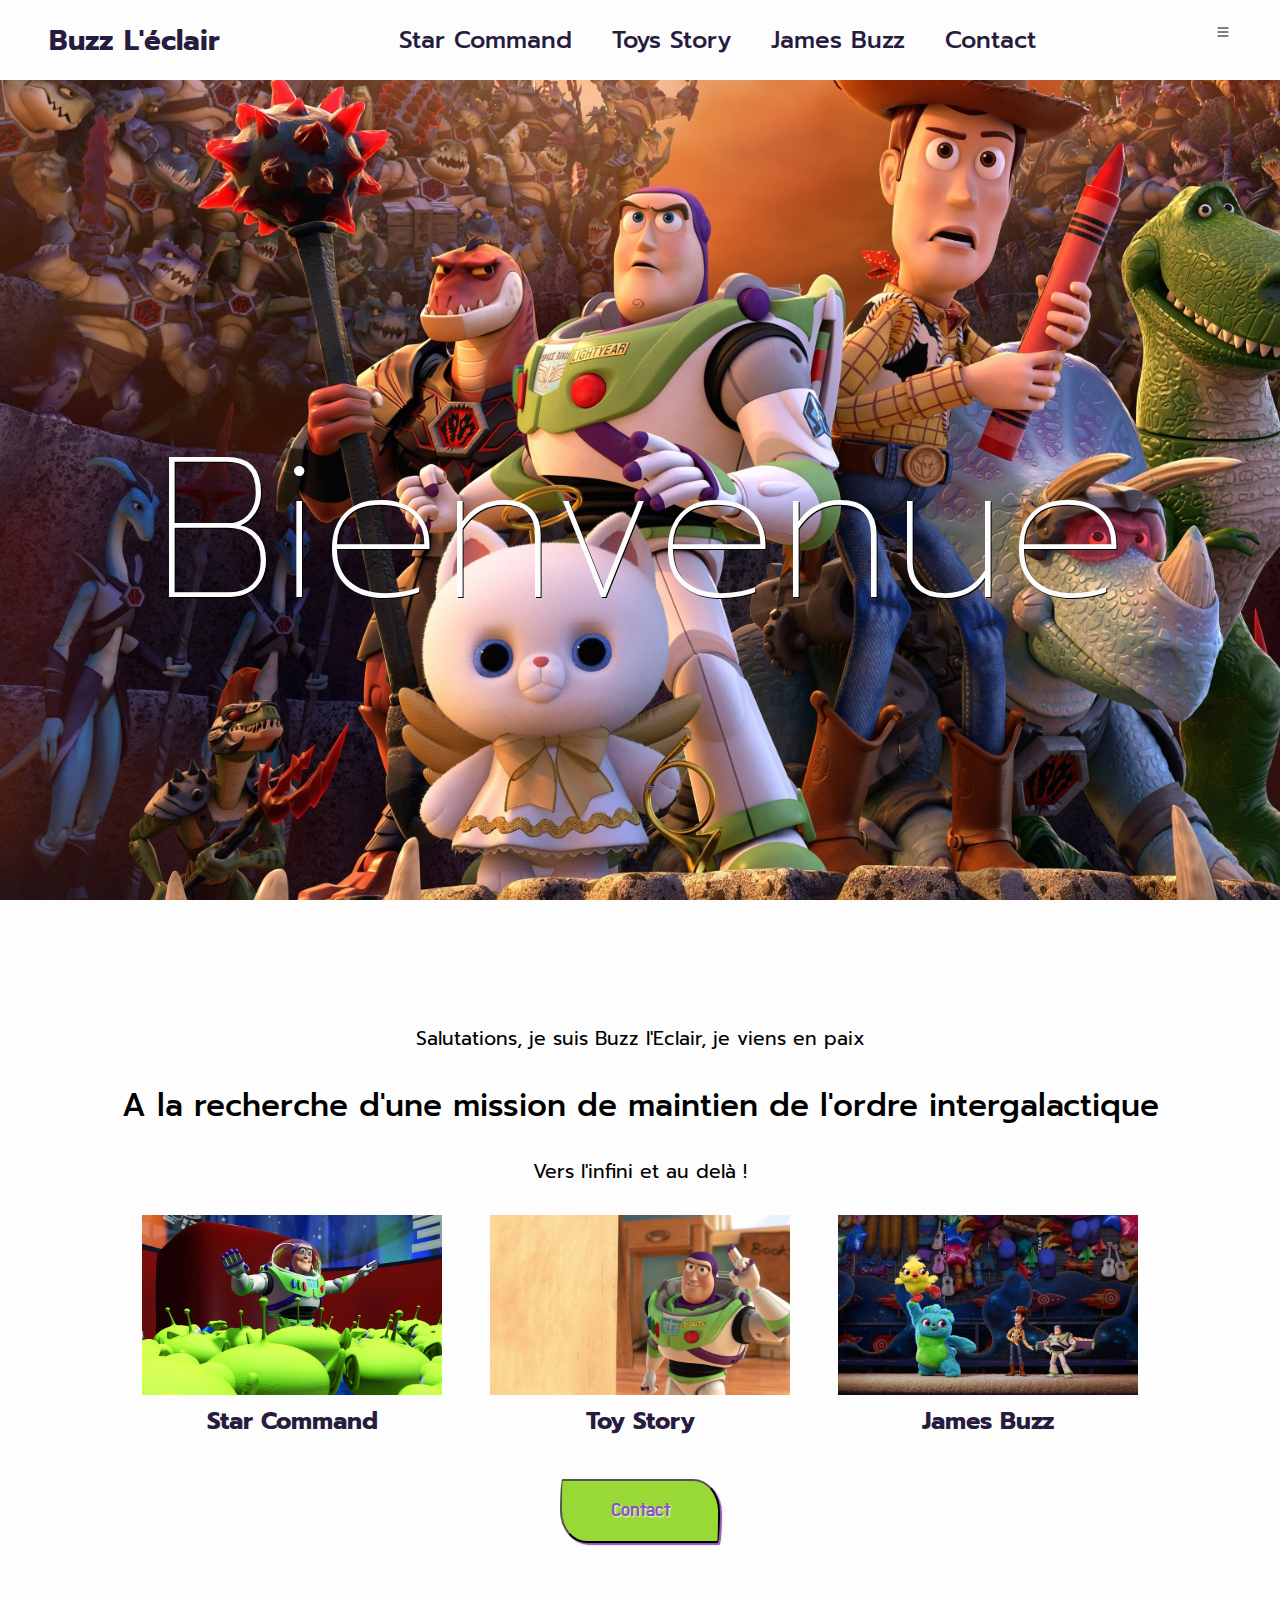
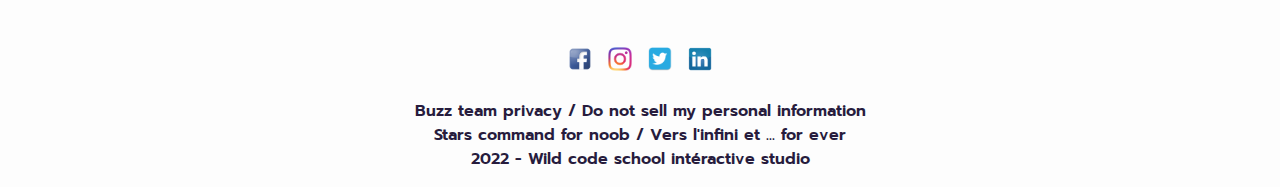
==== index.html @ 26478930 "added footed to main page" ====
<!DOCTYPE html>
<html lang="en">

<head>
    <meta charset="UTF-8">
    <meta http-equiv="X-UA-Compatible" content="IE=edge">
    <meta name="viewport" content="width=device-width, initial-scale=1.0">
    <link rel="stylesheet" href="assets/css/styles.css">
    <link rel="stylesheet" href="assets/css/indexstyle.css">
    <title>CV de l'espace</title>
</head>

<body>
    <!-- section header/top page/landing -->
    <section class="top-page">
        <!-- Le header -->
        <header class="header">
            <nav class="nav">
                <!-- icone à gauche -->
                <div class="nameOfPage">
                    <h1>Buzz L'éclair</h1>
                </div>
                <!-- Listes icones à droite -->
                <div class="menu">
                    <a href="#">Star Command</a>
                    <a href="#">Toys Story</a>
                    <a href="#">James Buzz</a>
                    <a href="#">Contact</a>
                </div>
                <svg xmlns="http://www.w3.org/2000/svg" class= "burger" width="16" height="16" fill="currentColor" class="bi bi-list"
                    viewBox="0 0 16 16">
                    <path fill-rule="evenodd"
                        d="M2.5 12a.5.5 0 0 1 .5-.5h10a.5.5 0 0 1 0 1H3a.5.5 0 0 1-.5-.5zm0-4a.5.5 0 0 1 .5-.5h10a.5.5 0 0 1 0 1H3a.5.5 0 0 1-.5-.5zm0-4a.5.5 0 0 1 .5-.5h10a.5.5 0 0 1 0 1H3a.5.5 0 0 1-.5-.5z" />
                </svg>
            </nav>
        </header>
        <div class="banner">
            <!-- Titre -->
            <h2 class="banner-title">Bienvenue</h2>
        </div>
    </section>
    <!-- Fin section header/top page/landing -->
    <main>
        <section class="presentation">
            <p>Salutations, je suis Buzz l'Eclair, je viens en paix</p>
            <p>A la recherche d'une mission de maintien de l'ordre intergalactique</p>
            <p>Vers l'infini et au delà !</p>
        </section>

        <section class="roles">
            <a href="starcommand.html">
                <div class="starcommand">
                    <div class="starcommandimg"></div>
                    <h3>Star Command</h3>
                </div>
            </a>

            <a href="toystory.html">
                <div class="toystory">
                    <div class="toystoryimg"></div>
                    <h3>Toy Story</h3>
                </div>
            </a>

            <a href="jamesbuzz.html">
                <div class="jamesbuzz">
                    <div class="jamesbuzzimg"></div>
                    <h3>James Buzz</h3>
                </div>
            </a>
        </section>

        <section class="contact">
            <button onclick="location.href='contact.html'" type="button">
                Contact</button>
        </section>
    </main>
    <footer>
        <div class="logo">
            <a href="https://fr-fr.facebook.com/" target="_blank" ><img src="assets/img/logofacebook.png" class="facebook" alt="logo facebook"></a>
            <a href="https://www.instagram.com/?hl=fr" target="_blank" ><img src="assets/img/logoinstagram.png" class="instagram" alt="logo instagram"></a>
            <a href="https://twitter.com/twi" target="_blank"><img src="assets/img/logotwiter.png" class="twitter" alt="logo twitter"></a>
            <a href="https://www.linkedin.com/home" target="_blank"><img src="assets/img/logolinkedin.png" class="linkedin" alt="logo linkedin"></a>
        </div>
        <div class="texte-footer">
             <p>Buzz team privacy / Do not sell my personal information <br>
                 Stars command for noob / Vers l'infini et ... for ever <br>
                 2022 - Wild code school intéractive studio </p>
        </div>
    </footer>
</body>

</html>
---- assets/css/styles.css ----
/* Ceci est le Styles de notre Première pages */

    /*variable*/

    @import url(https://fonts.googleapis.com/css2?family=Prompt:wght@100&display=swap);
    @import url('https://fonts.googleapis.com/css2?family=Do+Hyeon&display=swap');


    :root {
        --primary-color: #98D936;
        --secondary-color: #8F56B0;
        --light-color: #FDFDFD;
        --dark-color: #271C3D;

        /*A télécharger*/

        --first-font-familly: 'Prompt';
        --second-font-familly: 'Do Hyeon';

        /*a définir*/

        --title-size: 28px;
        --title-font: ;
        --texte-size: 1.5rem;
        --textesize-footer:1rem;
        --texte-font: 1.2rem;

        /* spacing */

        /* ( 0.5rem = 8px ) */
        --spacing: 0.5rem;
        /* ( spacing 2 = 16px  ) */
        --spacing2: calc(2 * var(--spacing));
        /* ( spacing 3 = 24px  ) */
        --spacing3: calc(3 * var(--spacing));
        /* ( spacing 4 = 32px  ) */
        --spacing4: calc(4 * var(--spacing));
    }

    /* Début du code */


    body {
        margin: 0 auto;
        background-color: var(--light-color);
        box-sizing: border-box; 
    }

    html {
        scroll-behavior: smooth;
    }

    /* Header  */

    .header {font-weight: 500;
        display: flex;
        height: 2rem;
        /* background-color: rgb(140, 157, 140); */
        padding-left: 34px;
        padding-right: 34px;
        padding-top: 24px;
        padding-bottom: 24px;
    }

    /* .top-page { height: 80vh;} */

    .nav {
        display: flex;
        width: 100%;
        justify-content: space-between;
        margin-left: 15px;
        margin-right: 15px;
        /* background-color: rgb(255, 215, 215); */
    }
 
    /* Texte à gauche de la nav  */

    .nameOfPage {
        display: flex;
        justify-content: center;
        align-items: center;
        
    }

    .nameOfPage h1 {
        margin: 0;
        color: var(--dark-color);
        font-family: 'Prompt';
        text-decoration: none;
        font-size: var(--title-size);
    }

    /* Texte à droite de la nav  */

    .menu {
        display: flex;
        justify-content: flex-end;
        gap: 2.5rem;
    }

    .menu a {
        display: flex;
        align-items: center;
        color: var(--dark-color);
        font-family: 'Prompt';
        font-size: var(--texte-size);
        text-decoration: none;
    }

    .menu a:hover {
        color: #98D936;
        transition: 0.8s;
    }

    /* Fin du Header  */

    /* Img du Landing  */

    .banner {
        display: flex;
        align-items: center;
        justify-content: center;
        margin-top: 0;
        background: url('../img/Wallpaper.jpeg') no-repeat fixed;
        background-size: cover;
        height: 100vh;
        margin-bottom: var(--spacing4);
    
    }

    .banner-title {
        margin: 0;
    }

    /* Texte bienvenue du Landing */

    h2 {
        color: var(--light-color);
        text-shadow: 1px 1px black;
        font-size: 200px;
        font-family: 'prompt';
        font-weight: 100;
    }
    /*début du footer*/
    footer {
        margin-top: calc(3 * var(--spacing4));
    }
    /*les liens logos*/

    .logo {
        display: flex;
        justify-content: center;
    }

    .facebook {
        width: var(--spacing3);
        height: var(--spacing3);
        margin: var(--spacing);
        cursor: pointer;
        
    }

    .instagram {
        width: var(--spacing3);
        height: var(--spacing3);
        margin: var(--spacing);
        cursor: pointer;
        
    }
    

    .twitter {
        width: var(--spacing3);
        height: var(--spacing3);
        margin: var(--spacing);
        cursor: pointer;
        
    }

    .linkedin {
        width: var(--spacing3);
        height: var(--spacing3);
        margin: var(--spacing);
        cursor: pointer;
    }
    /*texte du footer*/

    .texte-footer {
        display: flex;
        justify-content: center;
        text-align: center;
        color: var(--dark-color);
        font-size: var(--textesize-footer);
        font-family: var(--first-font-familly);
        font-weight: 600;
        
    }

    /* media queries  */

@media screen and (max-width: 920px) {
    .menu{
        display: none;
    };

}
---- assets/css/indexstyle.css ----
@import url('https://fonts.googleapis.com/css2?family=Prompt:wght@100&display=swap');

main p {
    font-size: calc(0.8*var(--texte-size));
}

p:nth-of-type(2)  {
    font-size: calc(1.3*var(--texte-size));
    font-weight: 500;
}


.presentation {
    display: flex;
    flex-direction: column;
    justify-content: center; 
    text-align:center;
    margin-bottom: var(--spacing2);
    line-height: var(--spacing2);
}

.roles {
    display: flex;
    justify-content: center;
    gap: 3rem;
}

h3 {
    text-align: center;
    margin: var(--spacing);
    font-size: var(--texte-size);
    color: var(--dark-color);
}

a {
    text-decoration: none;
    color: var(--dark-color);
}

body main {
    font-family: 'prompt';
}

.starcommandimg {
    width: 300px;
    height: 180px;
    background-image: url(../img/wallpaper13.jpg);
    background-size: cover;
}

.toystoryimg {
    width: 300px;
    height: 180px;
    background-image: url(../img/Wallpaper1.jpeg);
    background-size: cover;
}

.jamesbuzzimg {
    width: 300px;
    height: 180px;
    background-image: url(../img/Wallpaper3.jpeg);
    background-size: cover;
}

.contact {
    margin: 32px; /* global variable to define */
    display: flex;
    justify-content: center;
}

button {
        font-family: var(--second-font-familly);
        text-align: center;
        color: var(--secondary-color);
        text-shadow: 1px 1px 2px var(--light-color);
        background-color: var(--primary-color);
        width: 10rem;
        height: 4rem;
        border-radius: 10px 100px / 120px;
        box-shadow: 2px 2px 1px var(--secondary-color);
        font-size: calc(0.8*var(--texte-size));
        font-weight: 400;
        cursor: pointer;
}

@media screen and (max-width: 600px){
    .roles {
        display:flex;
        flex-wrap: wrap;
    }
    p:nth-of-type(2)  {
        font-size: var(--texte-size);
    }
    .presentation {
        line-height: var(--spacing1);
    }
}
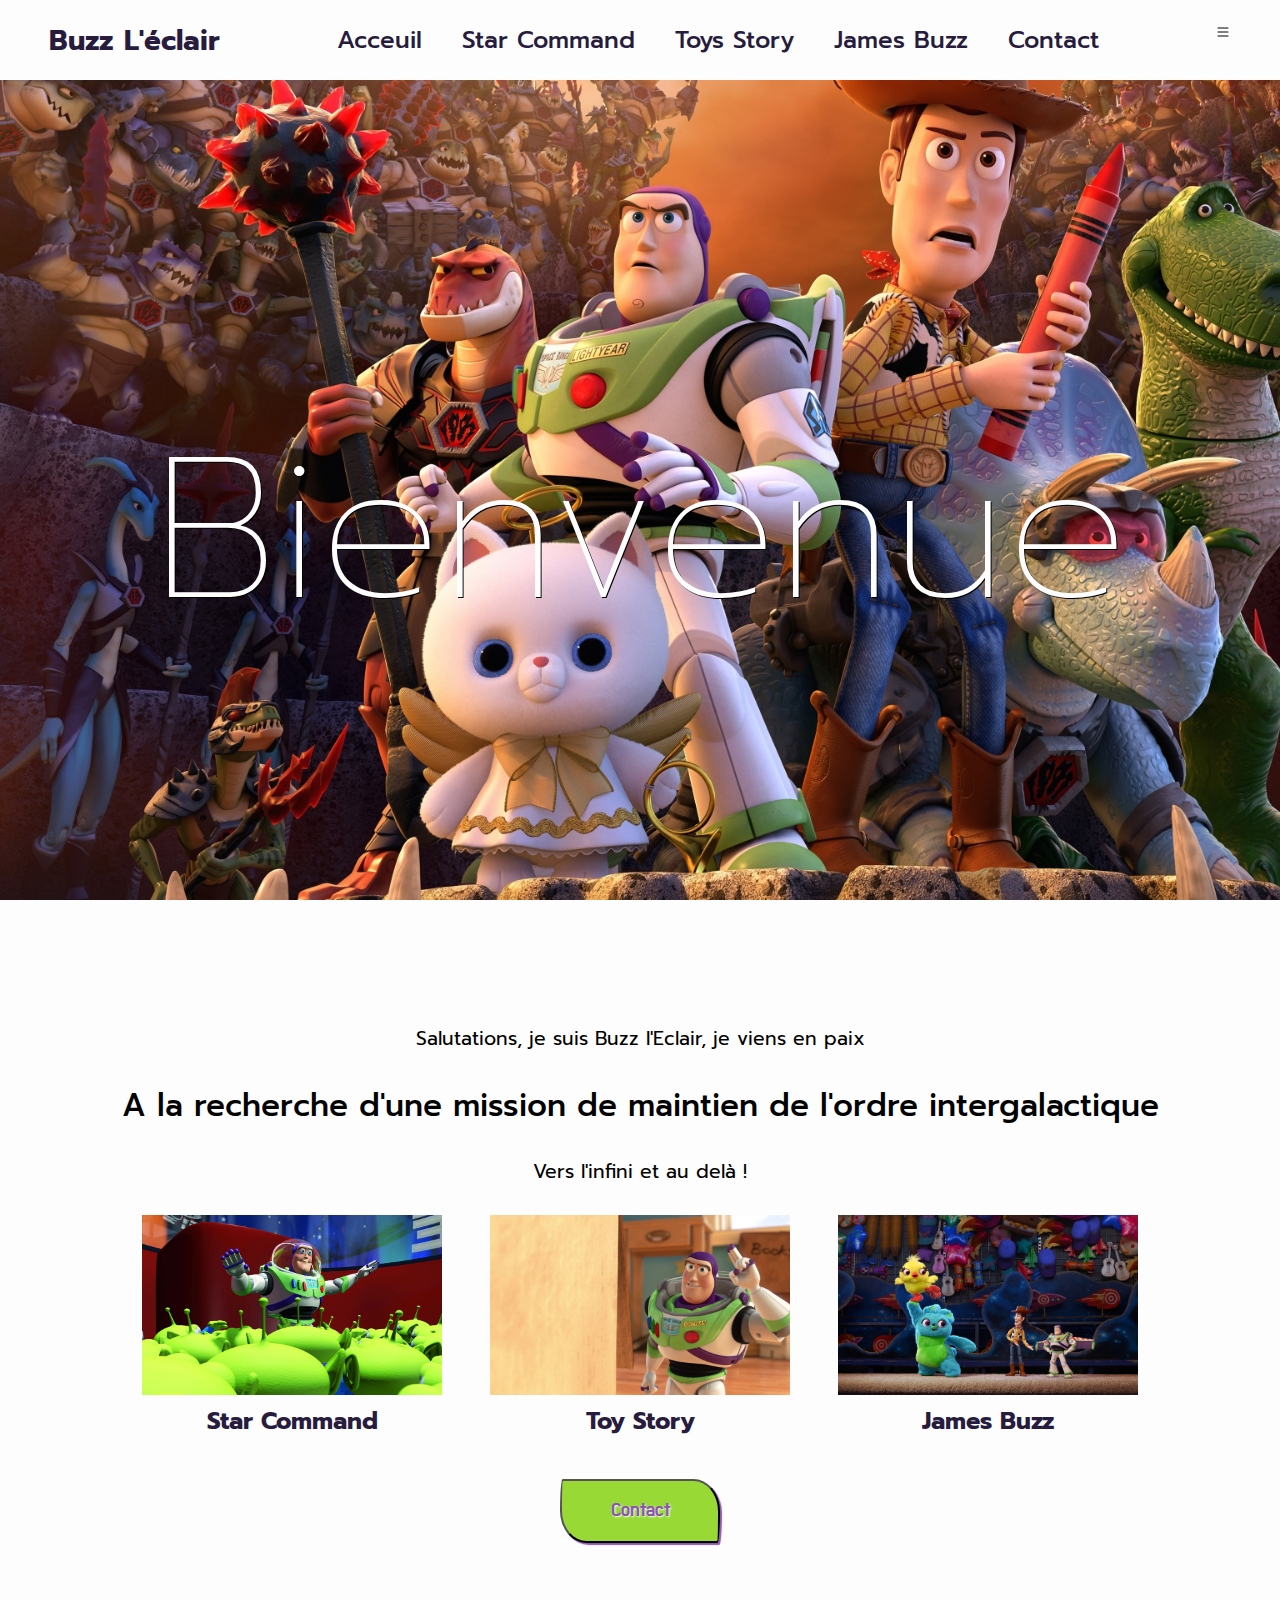
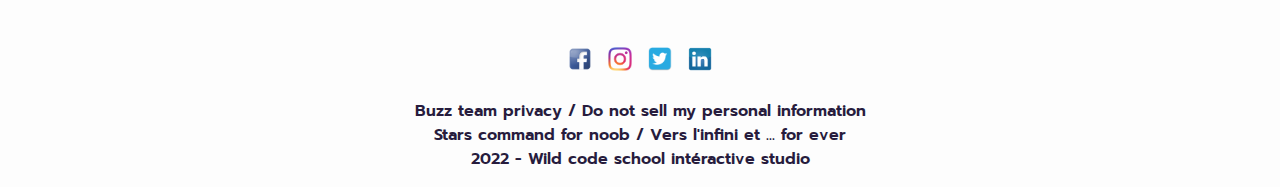
==== commit 5633b7dd: "add link nav bar" ====
--- a/index.html
+++ b/index.html
@@ -8,8 +8,8 @@
     <link rel="stylesheet" href="assets/css/styles.css">
     <link rel="stylesheet" href="assets/css/indexstyle.css">
     <title>CV de l'espace</title>
+
 </head>
-
 <body>
     <!-- section header/top page/landing -->
     <section class="top-page">
@@ -22,10 +22,11 @@
                 </div>
                 <!-- Listes icones à droite -->
                 <div class="menu">
-                    <a href="#">Star Command</a>
+                    <a href="index.html">Acceuil</a>
+                    <a href="personnage_main.html">Star Command</a>
                     <a href="#">Toys Story</a>
                     <a href="#">James Buzz</a>
-                    <a href="#">Contact</a>
+                    <a href="contact.html">Contact</a>
                 </div>
                 <svg xmlns="http://www.w3.org/2000/svg" class= "burger" width="16" height="16" fill="currentColor" class="bi bi-list"
                     viewBox="0 0 16 16">
@@ -41,6 +42,7 @@
     </section>
     <!-- Fin section header/top page/landing -->
     <main>
+
         <section class="presentation">
             <p>Salutations, je suis Buzz l'Eclair, je viens en paix</p>
             <p>A la recherche d'une mission de maintien de l'ordre intergalactique</p>
@@ -87,6 +89,7 @@
                  Stars command for noob / Vers l'infini et ... for ever <br>
                  2022 - Wild code school intéractive studio </p>
         </div>
+
     </footer>
 </body>
 
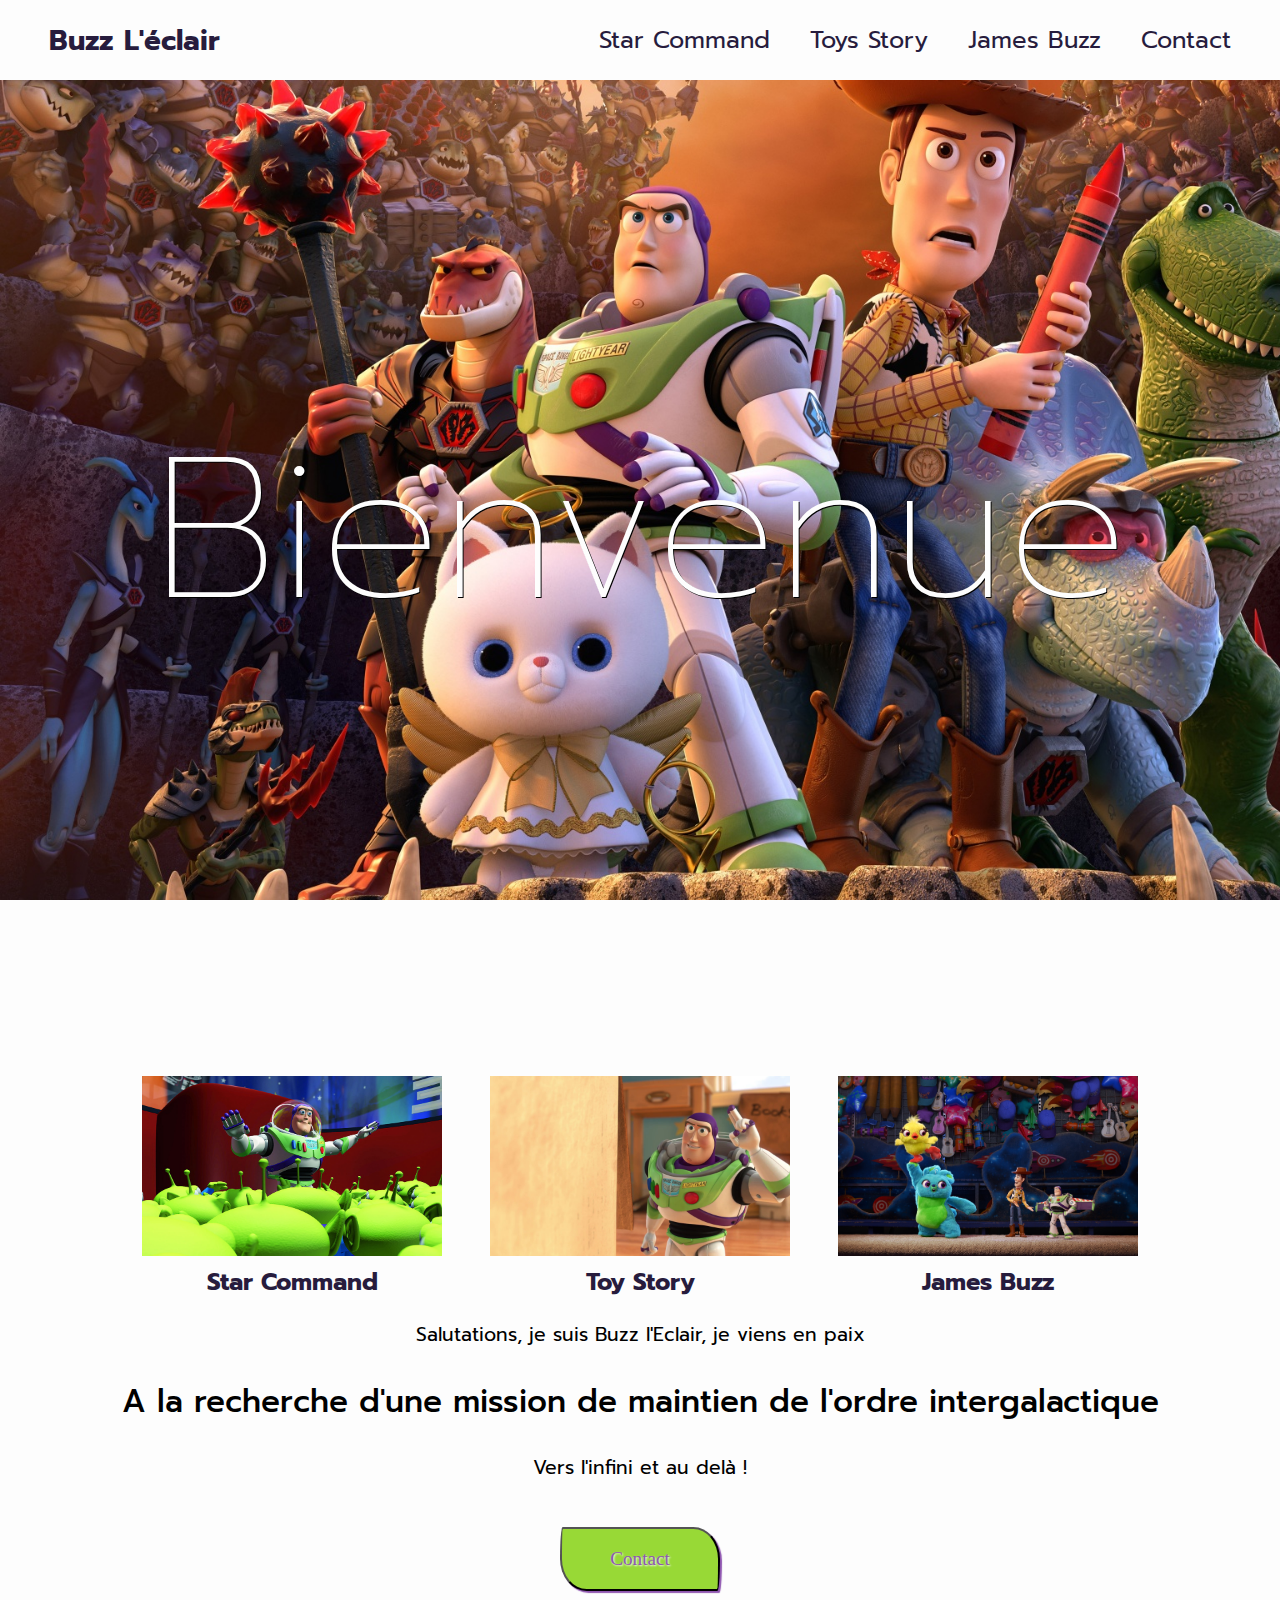
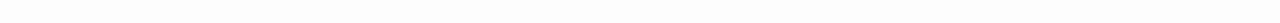
==== commit a07a908b: "Add burger menue and responsive + adjust some comment on html and css" ====
--- a/index.html
+++ b/index.html
@@ -8,8 +8,8 @@
     <link rel="stylesheet" href="assets/css/styles.css">
     <link rel="stylesheet" href="assets/css/indexstyle.css">
     <title>CV de l'espace</title>
+</head>
 
-</head>
 <body>
     <!-- section header/top page/landing -->
     <section class="top-page">
@@ -21,18 +21,20 @@
                     <h1>Buzz L'éclair</h1>
                 </div>
                 <!-- Listes icones à droite -->
-                <div class="menu">
-                    <a href="index.html">Acceuil</a>
-                    <a href="personnage_main.html">Star Command</a>
+                <div class="menu" id="#items">
+                    <a href="#">Star Command</a>
                     <a href="#">Toys Story</a>
                     <a href="#">James Buzz</a>
-                    <a href="contact.html">Contact</a>
+                    <a href="#">Contact</a>
                 </div>
-                <svg xmlns="http://www.w3.org/2000/svg" class= "burger" width="16" height="16" fill="currentColor" class="bi bi-list"
+                <!-- icone burger -->
+                <a class="burger" href="items">
+                <svg xmlns="http://www.w3.org/2000/svg" class= "burgerIcon" width="24" height="24" fill="currentColor" class="bi bi-list"
                     viewBox="0 0 16 16">
                     <path fill-rule="evenodd"
                         d="M2.5 12a.5.5 0 0 1 .5-.5h10a.5.5 0 0 1 0 1H3a.5.5 0 0 1-.5-.5zm0-4a.5.5 0 0 1 .5-.5h10a.5.5 0 0 1 0 1H3a.5.5 0 0 1-.5-.5zm0-4a.5.5 0 0 1 .5-.5h10a.5.5 0 0 1 0 1H3a.5.5 0 0 1-.5-.5z" />
                 </svg>
+            </a>
             </nav>
         </header>
         <div class="banner">
@@ -42,13 +44,6 @@
     </section>
     <!-- Fin section header/top page/landing -->
     <main>
-
-        <section class="presentation">
-            <p>Salutations, je suis Buzz l'Eclair, je viens en paix</p>
-            <p>A la recherche d'une mission de maintien de l'ordre intergalactique</p>
-            <p>Vers l'infini et au delà !</p>
-        </section>
-
         <section class="roles">
             <a href="starcommand.html">
                 <div class="starcommand">
@@ -72,25 +67,18 @@
             </a>
         </section>
 
+        <section class="presentation">
+            <p>Salutations, je suis Buzz l'Eclair, je viens en paix</p>
+            <p>A la recherche d'une mission de maintien de l'ordre intergalactique</p>
+            <p>Vers l'infini et au delà !</p>
+        </section>
+
         <section class="contact">
             <button onclick="location.href='contact.html'" type="button">
                 Contact</button>
         </section>
     </main>
-    <footer>
-        <div class="logo">
-            <a href="https://fr-fr.facebook.com/" target="_blank" ><img src="assets/img/logofacebook.png" class="facebook" alt="logo facebook"></a>
-            <a href="https://www.instagram.com/?hl=fr" target="_blank" ><img src="assets/img/logoinstagram.png" class="instagram" alt="logo instagram"></a>
-            <a href="https://twitter.com/twi" target="_blank"><img src="assets/img/logotwiter.png" class="twitter" alt="logo twitter"></a>
-            <a href="https://www.linkedin.com/home" target="_blank"><img src="assets/img/logolinkedin.png" class="linkedin" alt="logo linkedin"></a>
-        </div>
-        <div class="texte-footer">
-             <p>Buzz team privacy / Do not sell my personal information <br>
-                 Stars command for noob / Vers l'infini et ... for ever <br>
-                 2022 - Wild code school intéractive studio </p>
-        </div>
-
-    </footer>
+    <footer></footer>
 </body>
 
 </html>--- a/assets/css/styles.css
+++ b/assets/css/styles.css
@@ -4,8 +4,6 @@
     /*variable*/
 
     @import url(https://fonts.googleapis.com/css2?family=Prompt:wght@100&display=swap);
-    @import url('https://fonts.googleapis.com/css2?family=Do+Hyeon&display=swap');
-
 
     :root {
         --primary-color: #98D936;
@@ -16,15 +14,14 @@
         /*A télécharger*/
 
         --first-font-familly: 'Prompt';
-        --second-font-familly: 'Do Hyeon';
+        --second-font-familly: prototype;
 
         /*a définir*/
 
         --title-size: 28px;
         --title-font: ;
-        --texte-size: 1.5rem;
-        --textesize-footer:1rem;
-        --texte-font: 1.2rem;
+        --texte-size: 24px;
+        --texte-font: ;
 
         /* spacing */
 
@@ -53,7 +50,7 @@
 
     /* Header  */
 
-    .header {font-weight: 500;
+    .header {
         display: flex;
         height: 2rem;
         /* background-color: rgb(140, 157, 140); */
@@ -125,7 +122,7 @@
         background: url('../img/Wallpaper.jpeg') no-repeat fixed;
         background-size: cover;
         height: 100vh;
-        margin-bottom: var(--spacing4);
+        margin-bottom: calc(3 * var(--spacing4));
     
     }
 
@@ -142,66 +139,27 @@
         font-family: 'prompt';
         font-weight: 100;
     }
-    /*début du footer*/
-    footer {
-        margin-top: calc(3 * var(--spacing4));
-    }
-    /*les liens logos*/
-
-    .logo {
-        display: flex;
-        justify-content: center;
-    }
-
-    .facebook {
-        width: var(--spacing3);
-        height: var(--spacing3);
-        margin: var(--spacing);
-        cursor: pointer;
-        
-    }
-
-    .instagram {
-        width: var(--spacing3);
-        height: var(--spacing3);
-        margin: var(--spacing);
-        cursor: pointer;
-        
-    }
-    
-
-    .twitter {
-        width: var(--spacing3);
-        height: var(--spacing3);
-        margin: var(--spacing);
-        cursor: pointer;
-        
-    }
-
-    .linkedin {
-        width: var(--spacing3);
-        height: var(--spacing3);
-        margin: var(--spacing);
-        cursor: pointer;
-    }
-    /*texte du footer*/
-
-    .texte-footer {
-        display: flex;
-        justify-content: center;
-        text-align: center;
-        color: var(--dark-color);
-        font-size: var(--textesize-footer);
-        font-family: var(--first-font-familly);
-        font-weight: 600;
-        
-    }
 
     /* media queries  */
 
 @media screen and (max-width: 920px) {
     .menu{
         display: none;
-    };
+    }
+    .burger {
+        display: flex;
+        align-items: center;
+        justify-content: center;
+    }
+    .header {
+        padding-left: var(--spacing);
+        padding-right: var(--spacing);
+    }
 
+}
+
+@media screen and (min-width: 920px) {
+    .burger{
+        display: none;
+    }
 }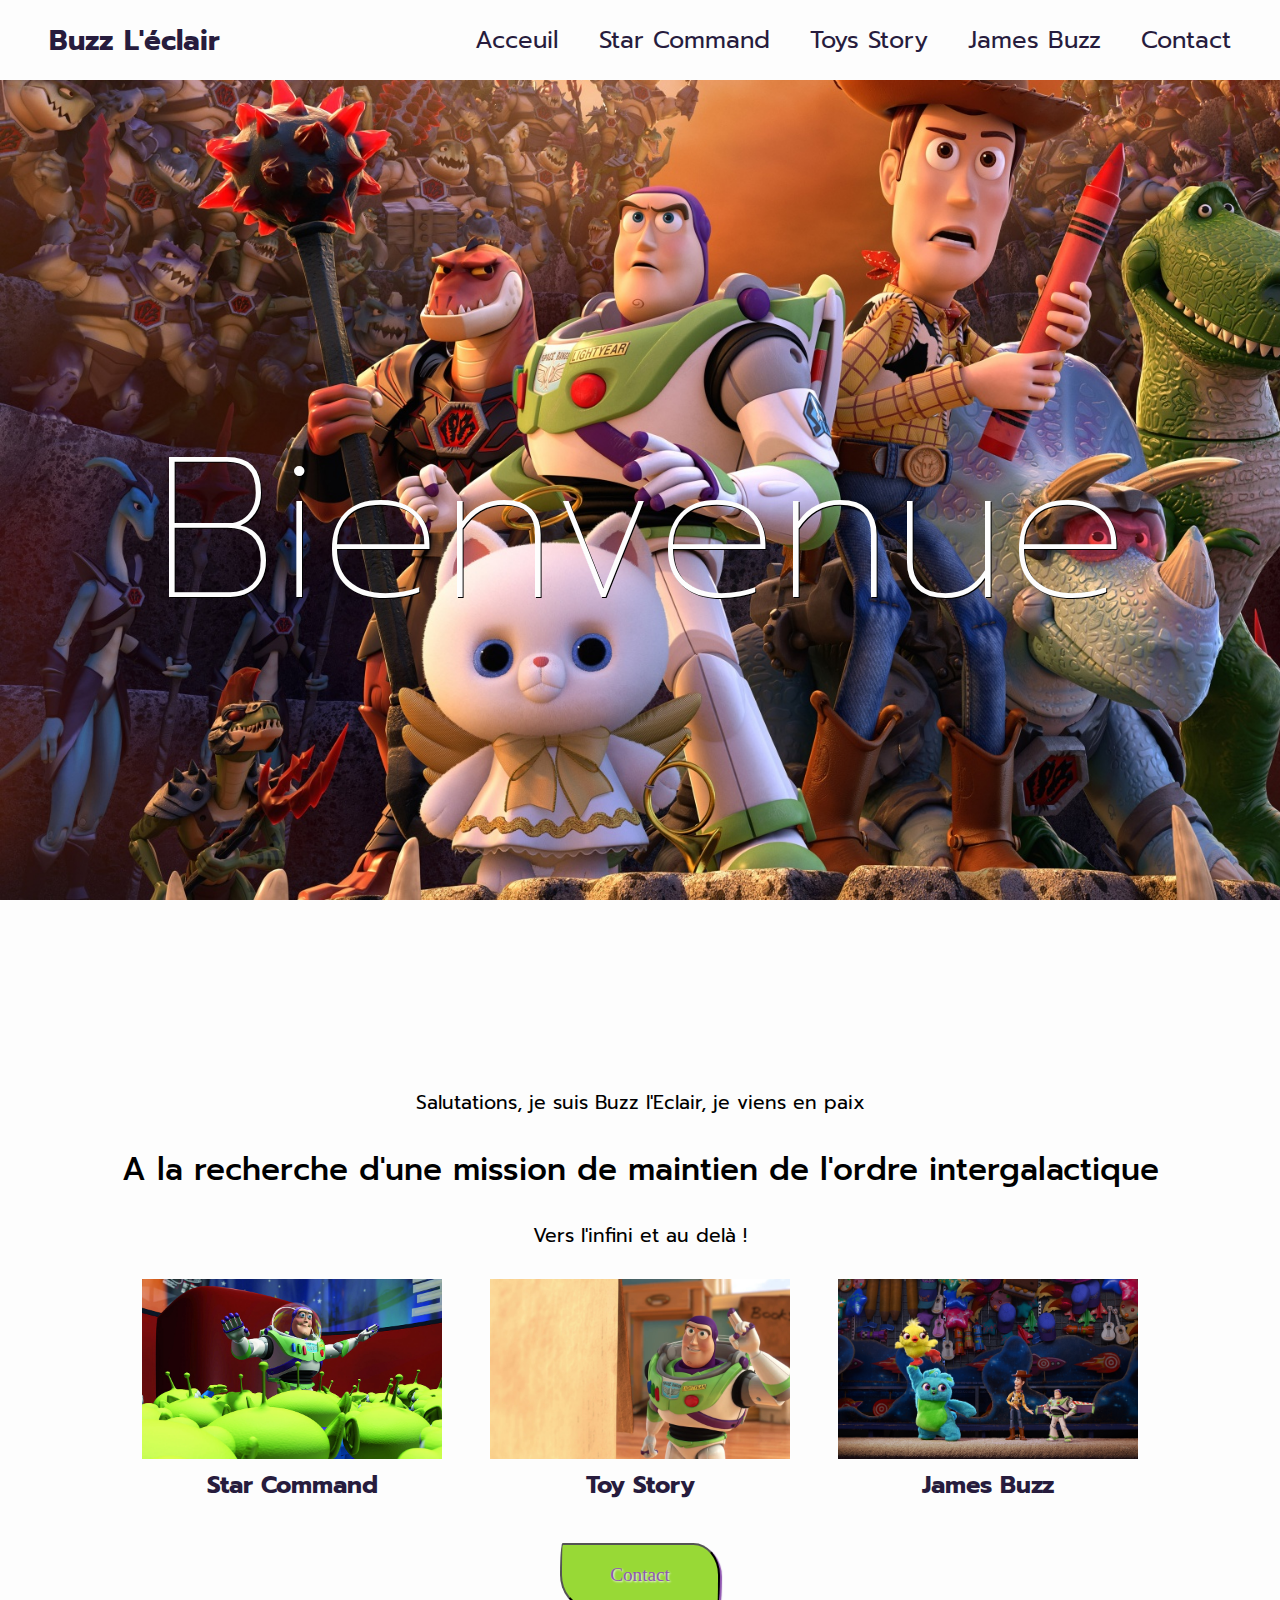
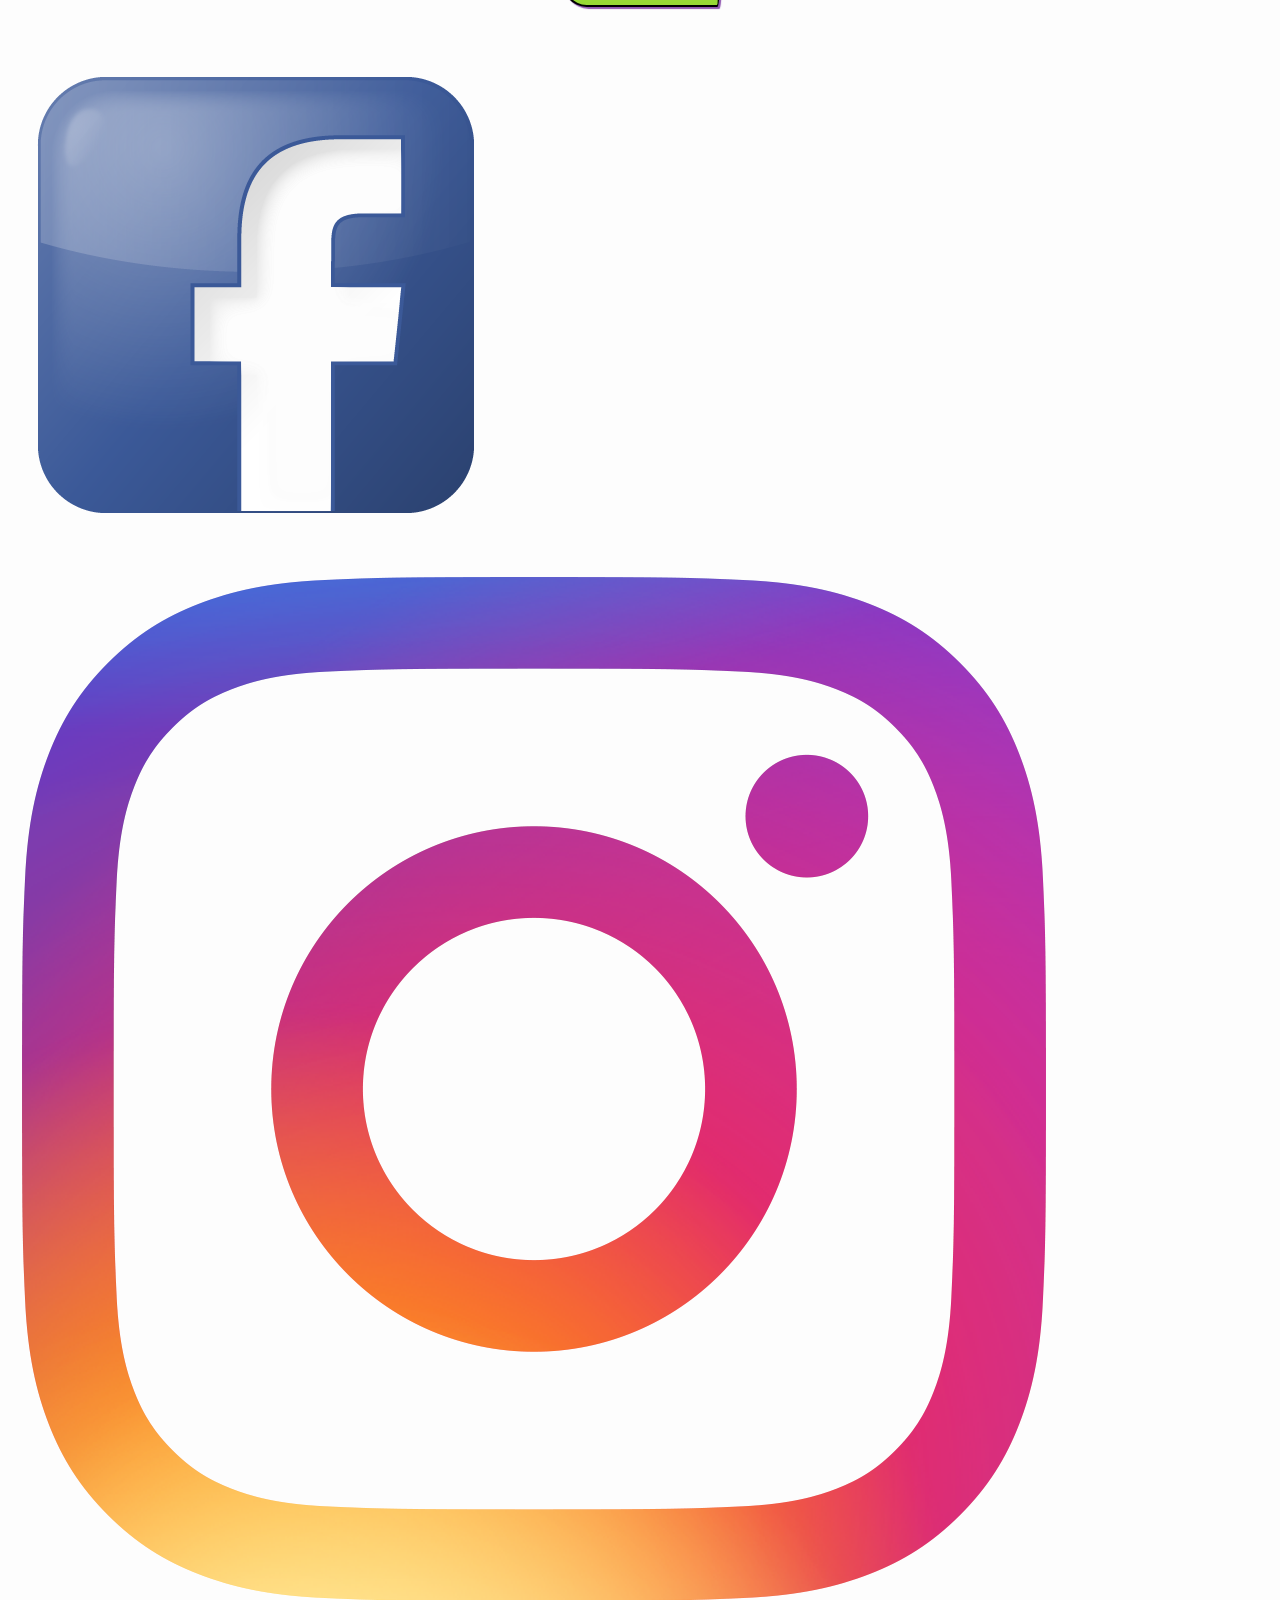
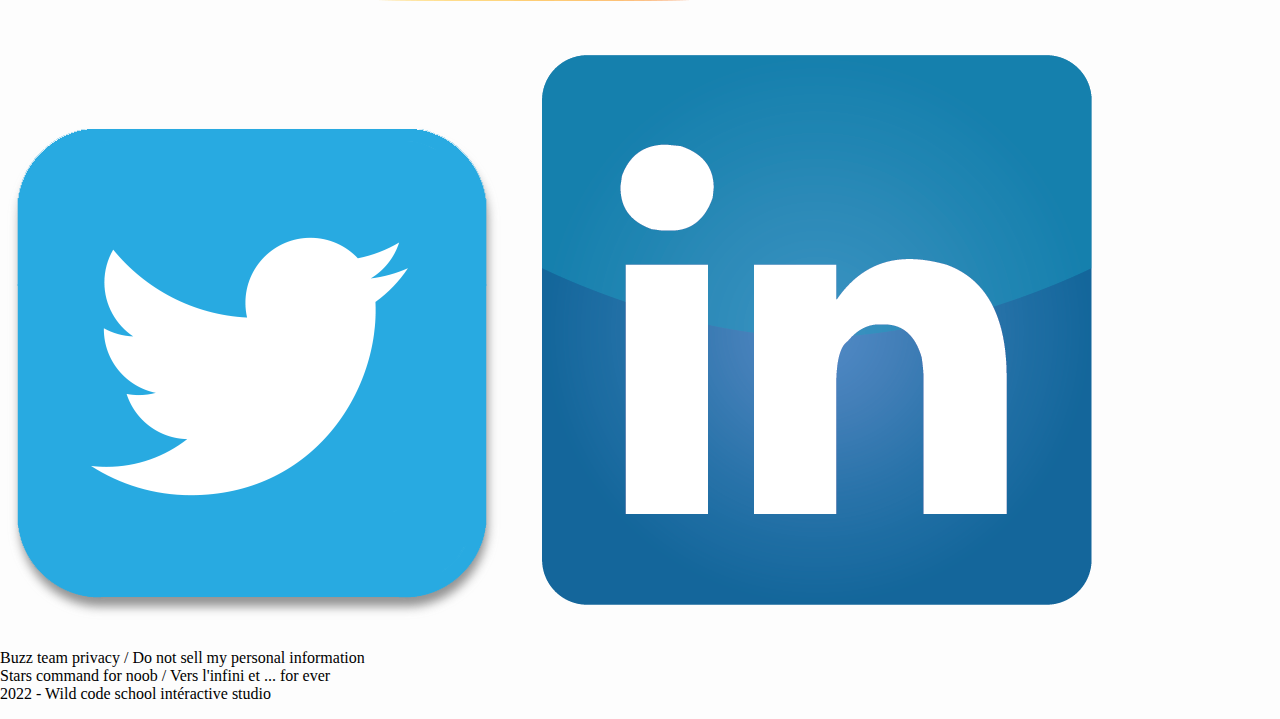
==== commit 336fae3e: "Merge pull request #22 from baloolc/contact2" ====
--- a/index.html
+++ b/index.html
@@ -21,20 +21,18 @@
                     <h1>Buzz L'éclair</h1>
                 </div>
                 <!-- Listes icones à droite -->
-                <div class="menu" id="#items">
-                    <a href="#">Star Command</a>
+                <div class="menu">
+                    <a href="index.html">Acceuil</a>
+                    <a href="personnage_main.html">Star Command</a>
                     <a href="#">Toys Story</a>
                     <a href="#">James Buzz</a>
-                    <a href="#">Contact</a>
+                    <a href="contact.html">Contact</a>
                 </div>
-                <!-- icone burger -->
-                <a class="burger" href="items">
-                <svg xmlns="http://www.w3.org/2000/svg" class= "burgerIcon" width="24" height="24" fill="currentColor" class="bi bi-list"
+                <svg xmlns="http://www.w3.org/2000/svg" class= "burger" width="16" height="16" fill="currentColor" class="bi bi-list"
                     viewBox="0 0 16 16">
                     <path fill-rule="evenodd"
                         d="M2.5 12a.5.5 0 0 1 .5-.5h10a.5.5 0 0 1 0 1H3a.5.5 0 0 1-.5-.5zm0-4a.5.5 0 0 1 .5-.5h10a.5.5 0 0 1 0 1H3a.5.5 0 0 1-.5-.5zm0-4a.5.5 0 0 1 .5-.5h10a.5.5 0 0 1 0 1H3a.5.5 0 0 1-.5-.5z" />
                 </svg>
-            </a>
             </nav>
         </header>
         <div class="banner">
@@ -44,6 +42,12 @@
     </section>
     <!-- Fin section header/top page/landing -->
     <main>
+        <section class="presentation">
+            <p>Salutations, je suis Buzz l'Eclair, je viens en paix</p>
+            <p>A la recherche d'une mission de maintien de l'ordre intergalactique</p>
+            <p>Vers l'infini et au delà !</p>
+        </section>
+
         <section class="roles">
             <a href="starcommand.html">
                 <div class="starcommand">
@@ -67,18 +71,24 @@
             </a>
         </section>
 
-        <section class="presentation">
-            <p>Salutations, je suis Buzz l'Eclair, je viens en paix</p>
-            <p>A la recherche d'une mission de maintien de l'ordre intergalactique</p>
-            <p>Vers l'infini et au delà !</p>
-        </section>
-
         <section class="contact">
             <button onclick="location.href='contact.html'" type="button">
                 Contact</button>
         </section>
     </main>
-    <footer></footer>
+    <footer>
+        <div class="logo">
+            <a href="https://fr-fr.facebook.com/" target="_blank" ><img src="assets/img/logofacebook.png" class="facebook" alt="logo facebook"></a>
+            <a href="https://www.instagram.com/?hl=fr" target="_blank" ><img src="assets/img/logoinstagram.png" class="instagram" alt="logo instagram"></a>
+            <a href="https://twitter.com/twi" target="_blank"><img src="assets/img/logotwiter.png" class="twitter" alt="logo twitter"></a>
+            <a href="https://www.linkedin.com/home" target="_blank"><img src="assets/img/logolinkedin.png" class="linkedin" alt="logo linkedin"></a>
+        </div>
+        <div class="texte-footer">
+             <p>Buzz team privacy / Do not sell my personal information <br>
+                 Stars command for noob / Vers l'infini et ... for ever <br>
+                 2022 - Wild code school intéractive studio </p>
+        </div>
+    </footer>
 </body>
 
 </html>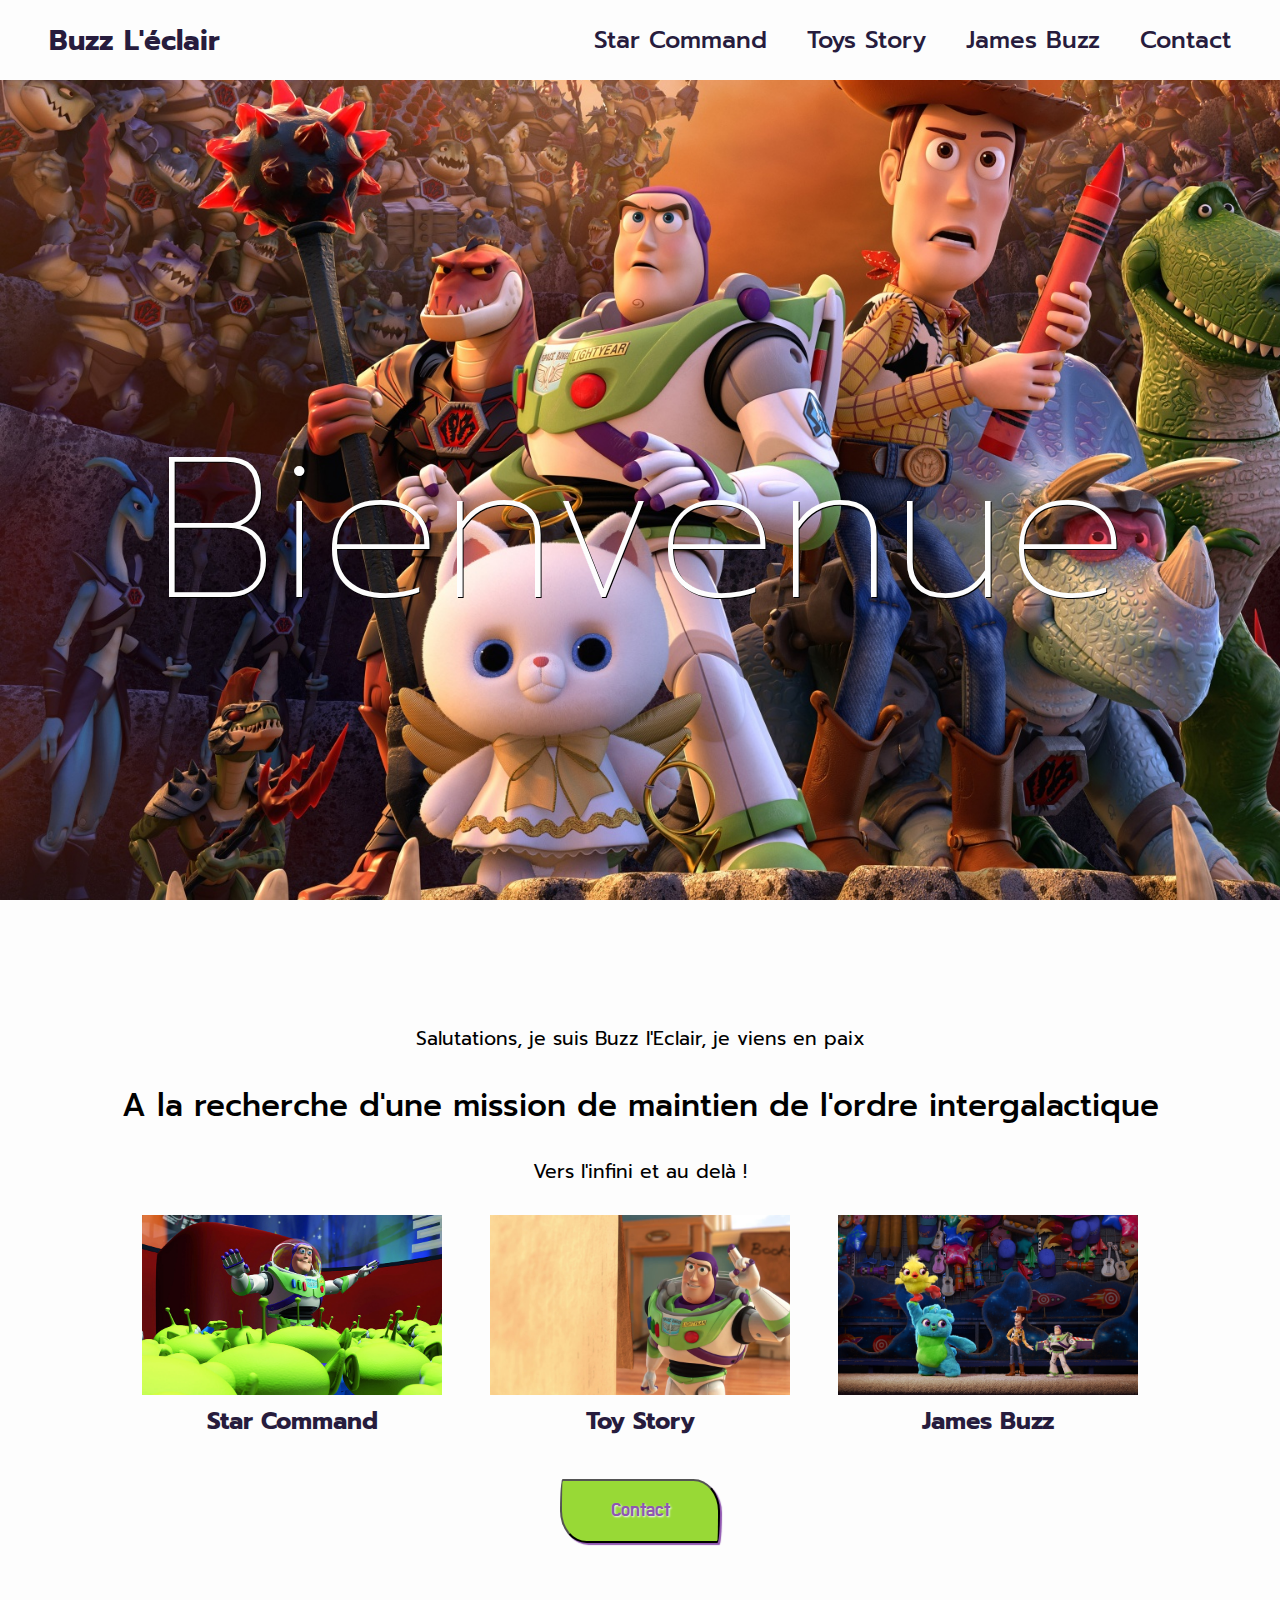
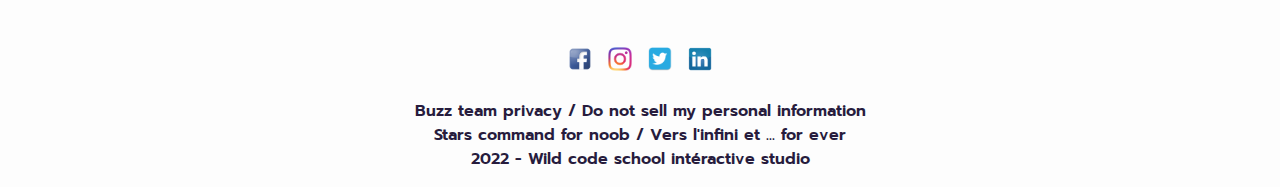
==== commit 83dcb4df: "Merge branch 'main' into navbar" ====
--- a/index.html
+++ b/index.html
@@ -21,18 +21,21 @@
                     <h1>Buzz L'éclair</h1>
                 </div>
                 <!-- Listes icones à droite -->
-                <div class="menu">
-                    <a href="index.html">Acceuil</a>
-                    <a href="personnage_main.html">Star Command</a>
+
+                <div class="menu" id="#items">
+                    <a href="#">Star Command</a>
                     <a href="#">Toys Story</a>
                     <a href="#">James Buzz</a>
                     <a href="contact.html">Contact</a>
                 </div>
-                <svg xmlns="http://www.w3.org/2000/svg" class= "burger" width="16" height="16" fill="currentColor" class="bi bi-list"
+                <!-- icone burger -->
+                <a class="burger" href="items">
+                <svg xmlns="http://www.w3.org/2000/svg" class= "burgerIcon" width="24" height="24" fill="currentColor" class="bi bi-list"
                     viewBox="0 0 16 16">
                     <path fill-rule="evenodd"
                         d="M2.5 12a.5.5 0 0 1 .5-.5h10a.5.5 0 0 1 0 1H3a.5.5 0 0 1-.5-.5zm0-4a.5.5 0 0 1 .5-.5h10a.5.5 0 0 1 0 1H3a.5.5 0 0 1-.5-.5zm0-4a.5.5 0 0 1 .5-.5h10a.5.5 0 0 1 0 1H3a.5.5 0 0 1-.5-.5z" />
                 </svg>
+            </a>
             </nav>
         </header>
         <div class="banner">
--- a/assets/css/styles.css
+++ b/assets/css/styles.css
@@ -4,6 +4,8 @@
     /*variable*/
 
     @import url(https://fonts.googleapis.com/css2?family=Prompt:wght@100&display=swap);
+    @import url('https://fonts.googleapis.com/css2?family=Do+Hyeon&display=swap');
+
 
     :root {
         --primary-color: #98D936;
@@ -14,14 +16,15 @@
         /*A télécharger*/
 
         --first-font-familly: 'Prompt';
-        --second-font-familly: prototype;
+        --second-font-familly: 'Do Hyeon';
 
         /*a définir*/
 
         --title-size: 28px;
         --title-font: ;
-        --texte-size: 24px;
-        --texte-font: ;
+        --texte-size: 1.5rem;
+        --textesize-footer:1rem;
+        --texte-font: 1.2rem;
 
         /* spacing */
 
@@ -50,7 +53,7 @@
 
     /* Header  */
 
-    .header {
+    .header {font-weight: 500;
         display: flex;
         height: 2rem;
         /* background-color: rgb(140, 157, 140); */
@@ -122,7 +125,7 @@
         background: url('../img/Wallpaper.jpeg') no-repeat fixed;
         background-size: cover;
         height: 100vh;
-        margin-bottom: calc(3 * var(--spacing4));
+        margin-bottom: var(--spacing4);
     
     }
 
@@ -139,6 +142,60 @@
         font-family: 'prompt';
         font-weight: 100;
     }
+    /*début du footer*/
+    footer {
+        margin-top: calc(3 * var(--spacing4));
+    }
+    /*les liens logos*/
+
+    .logo {
+        display: flex;
+        justify-content: center;
+    }
+
+    .facebook {
+        width: var(--spacing3);
+        height: var(--spacing3);
+        margin: var(--spacing);
+        cursor: pointer;
+        
+    }
+
+    .instagram {
+        width: var(--spacing3);
+        height: var(--spacing3);
+        margin: var(--spacing);
+        cursor: pointer;
+        
+    }
+    
+
+    .twitter {
+        width: var(--spacing3);
+        height: var(--spacing3);
+        margin: var(--spacing);
+        cursor: pointer;
+        
+    }
+
+    .linkedin {
+        width: var(--spacing3);
+        height: var(--spacing3);
+        margin: var(--spacing);
+        cursor: pointer;
+    }
+    /*texte du footer*/
+
+    .texte-footer {
+        display: flex;
+        justify-content: center;
+        text-align: center;
+        color: var(--dark-color);
+        font-size: var(--textesize-footer);
+        font-family: var(--first-font-familly);
+        font-weight: 600;
+        
+    }
 
     /* media queries  */
 
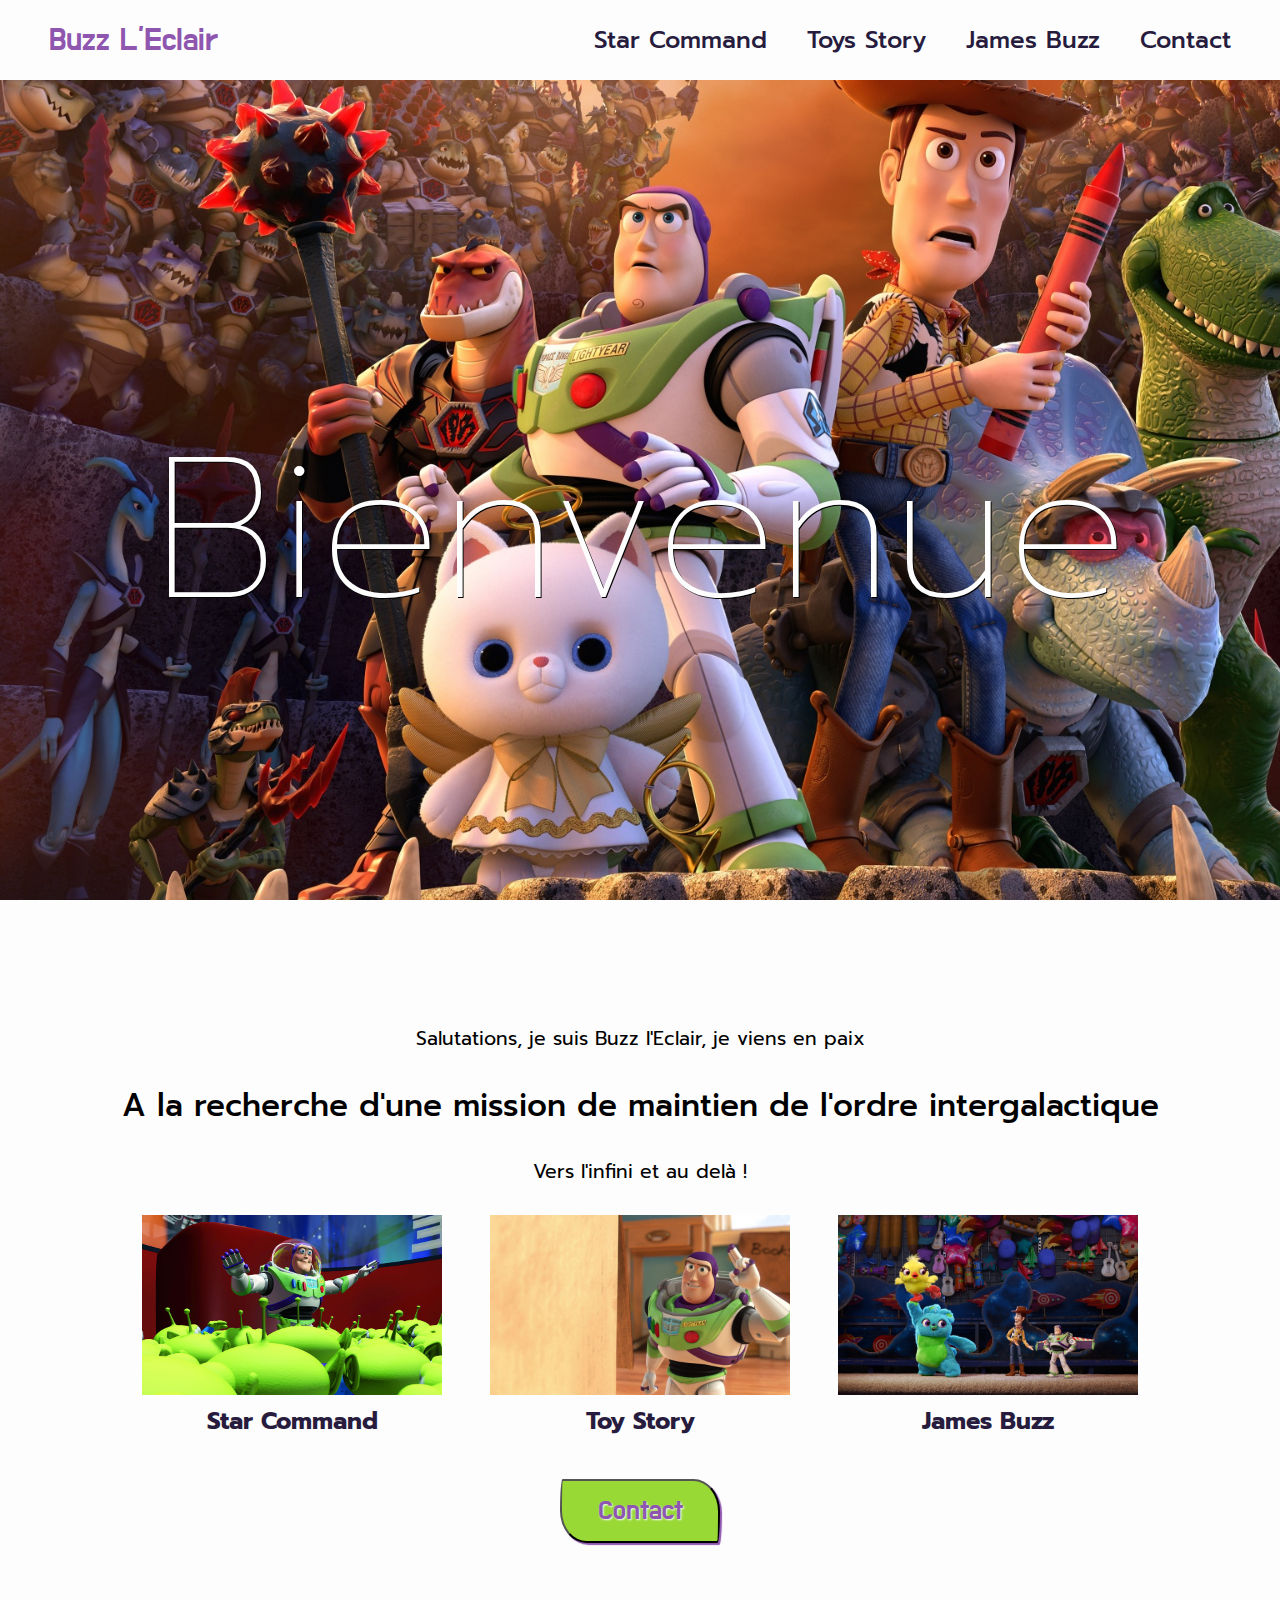
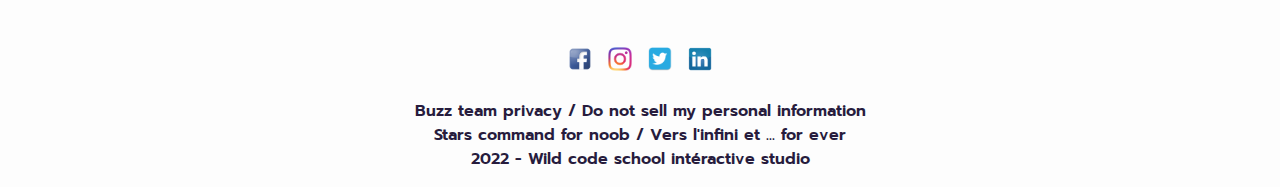
==== commit de8054ec: "changed link nav and form" ====
--- a/index.html
+++ b/index.html
@@ -17,15 +17,15 @@
         <header class="header">
             <nav class="nav">
                 <!-- icone à gauche -->
-                <div class="nameOfPage">
-                    <h1>Buzz L'éclair</h1>
+                <div class="buzz-nav">
+                    <a  href="index.html"> Buzz L'Eclair</a>
                 </div>
                 <!-- Listes icones à droite -->
 
                 <div class="menu" id="#items">
-                    <a href="#">Star Command</a>
-                    <a href="#">Toys Story</a>
-                    <a href="#">James Buzz</a>
+                    <a href="personnage_main.html">Star Command</a>
+                    <a href="toystory.html">Toys Story</a>
+                    <a href="jamesbuzz.html">James Buzz</a>
                     <a href="contact.html">Contact</a>
                 </div>
                 <!-- icone burger -->
--- a/assets/css/styles.css
+++ b/assets/css/styles.css
@@ -21,10 +21,10 @@
         /*a définir*/
 
         --title-size: 28px;
-        --title-font: ;
+        --link-size: 2rem ;
         --texte-size: 1.5rem;
         --textesize-footer:1rem;
-        --texte-font: 1.2rem;
+        --texte-font: 1.7rem;
 
         /* spacing */
 
@@ -69,6 +69,7 @@
         display: flex;
         width: 100%;
         justify-content: space-between;
+        align-items: center;
         margin-left: 15px;
         margin-right: 15px;
         /* background-color: rgb(255, 215, 215); */
@@ -76,20 +77,23 @@
  
     /* Texte à gauche de la nav  */
 
-    .nameOfPage {
-        display: flex;
-        justify-content: center;
-        align-items: center;
-        
-    }
-
-    .nameOfPage h1 {
+     .buzz-nav a {
+        display: flex;
+        justify-content: center;
+        align-items: center;
         margin: 0;
-        color: var(--dark-color);
-        font-family: 'Prompt';
+        color: var(--secondary-color);
+        font-family: var(--second-font-familly);
         text-decoration: none;
-        font-size: var(--title-size);
-    }
+        font-size: var(--link-size);
+        text-decoration: none;
+        cursor: pointer;
+    }
+    .buzz-nav a:hover {
+        color: #98D936;
+        transition: 0.6s;
+    }
+
 
     /* Texte à droite de la nav  */
 
@@ -110,7 +114,7 @@
 
     .menu a:hover {
         color: #98D936;
-        transition: 0.8s;
+        transition: 0.6s;
     }
 
     /* Fin du Header  */
--- a/assets/css/indexstyle.css
+++ b/assets/css/indexstyle.css
@@ -78,7 +78,7 @@
         height: 4rem;
         border-radius: 10px 100px / 120px;
         box-shadow: 2px 2px 1px var(--secondary-color);
-        font-size: calc(0.8*var(--texte-size));
+        font-size: var(--texte-font);
         font-weight: 400;
         cursor: pointer;
 }
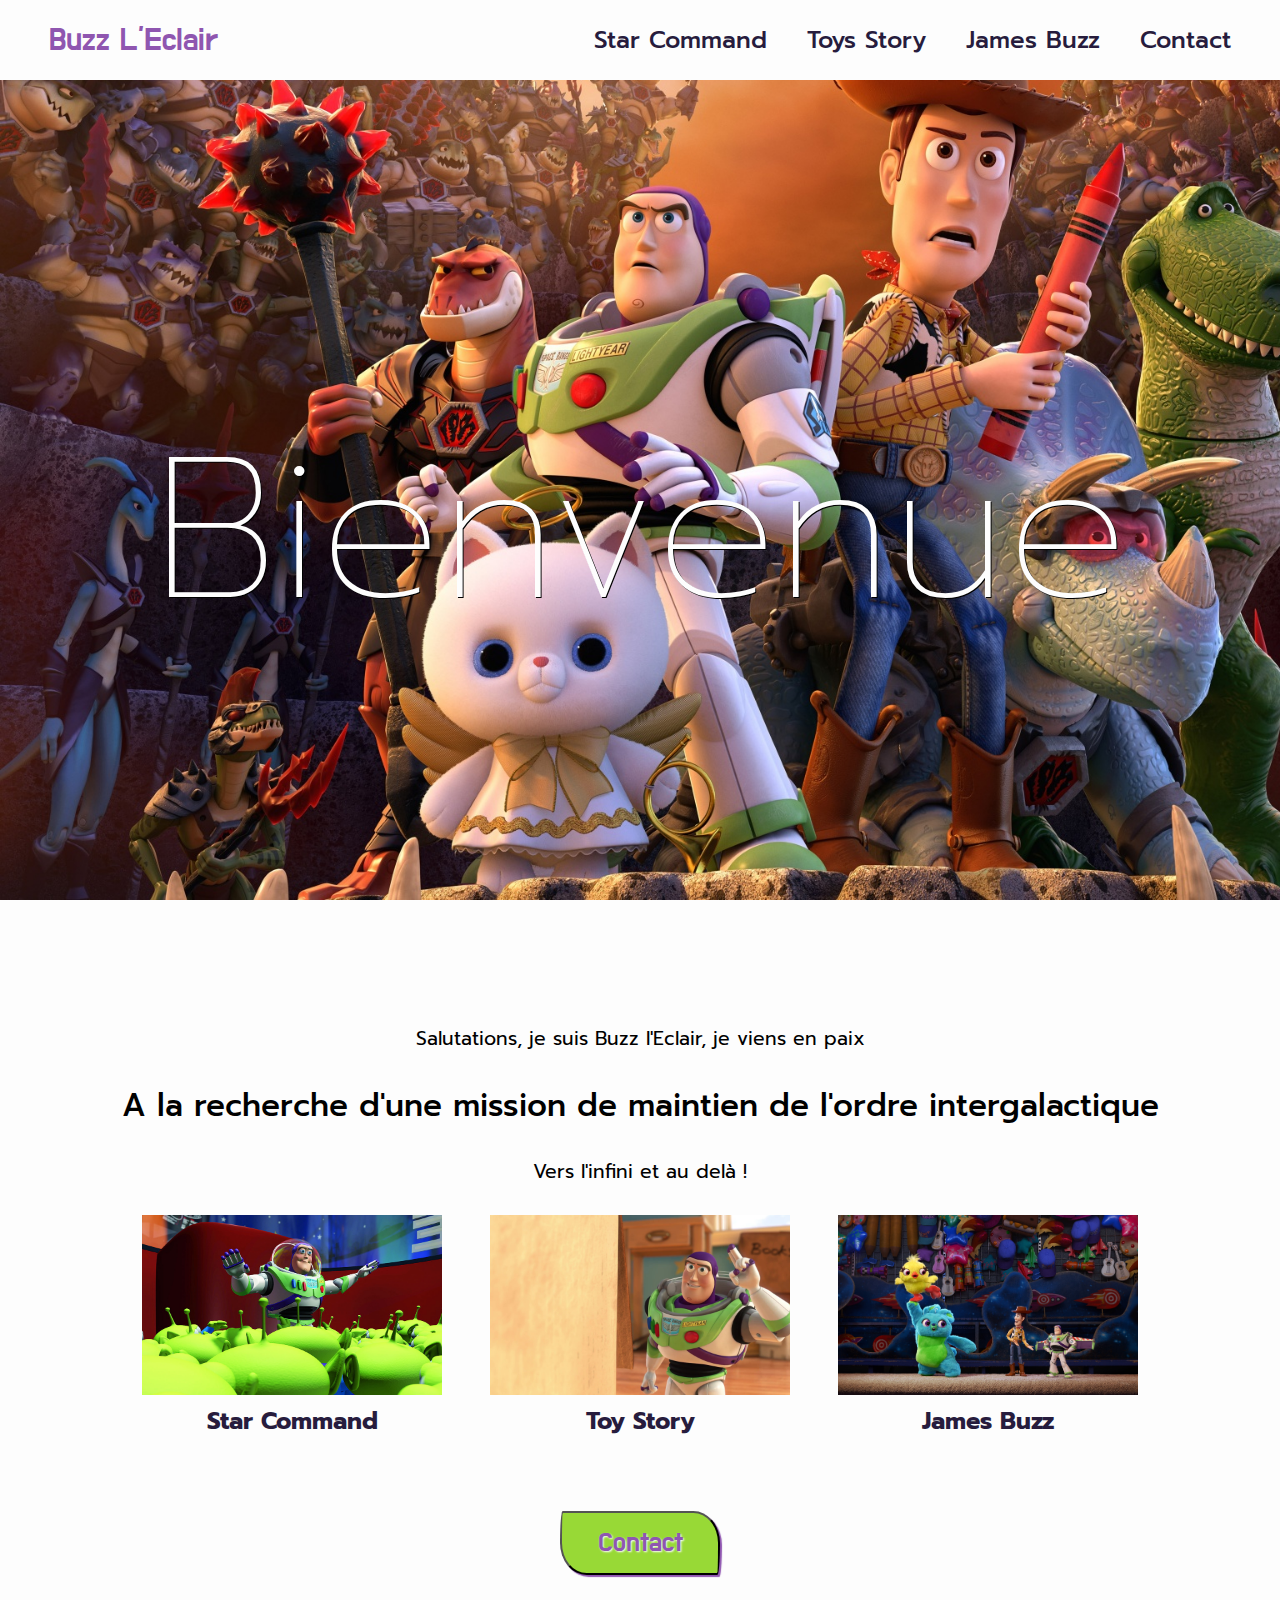
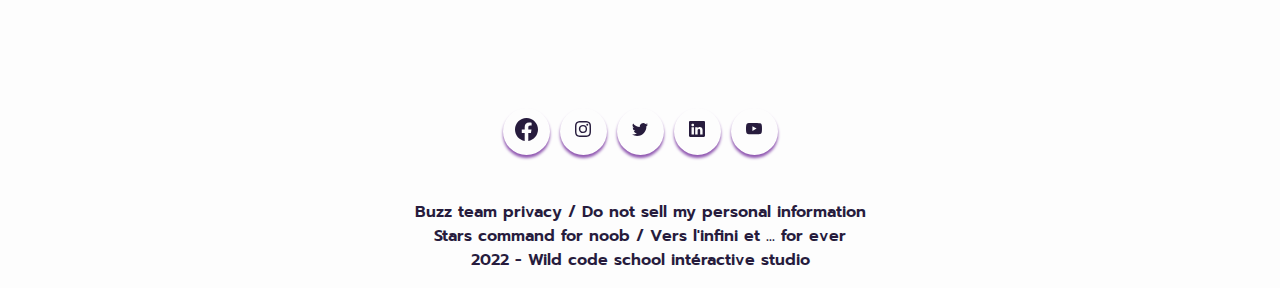
==== commit daa7b228: "change logo" ====
--- a/index.html
+++ b/index.html
@@ -24,8 +24,8 @@
 
                 <div class="menu" id="#items">
                     <a href="personnage_main.html">Star Command</a>
-                    <a href="toystory.html">Toys Story</a>
-                    <a href="jamesbuzz.html">James Buzz</a>
+                    <a href="personnage_main.html">Toys Story</a>
+                    <a href="personnage_main.html">James Buzz</a>
                     <a href="contact.html">Contact</a>
                 </div>
                 <!-- icone burger -->
@@ -52,21 +52,21 @@
         </section>
 
         <section class="roles">
-            <a href="starcommand.html">
+            <a href="personnage_main.html">
                 <div class="starcommand">
                     <div class="starcommandimg"></div>
                     <h3>Star Command</h3>
                 </div>
             </a>
 
-            <a href="toystory.html">
+            <a href="personnage_main.html">
                 <div class="toystory">
                     <div class="toystoryimg"></div>
                     <h3>Toy Story</h3>
                 </div>
             </a>
 
-            <a href="jamesbuzz.html">
+            <a href="personnage_main.html">
                 <div class="jamesbuzz">
                     <div class="jamesbuzzimg"></div>
                     <h3>James Buzz</h3>
@@ -80,18 +80,60 @@
         </section>
     </main>
     <footer>
-        <div class="logo">
-            <a href="https://fr-fr.facebook.com/" target="_blank" ><img src="assets/img/logofacebook.png" class="facebook" alt="logo facebook"></a>
-            <a href="https://www.instagram.com/?hl=fr" target="_blank" ><img src="assets/img/logoinstagram.png" class="instagram" alt="logo instagram"></a>
-            <a href="https://twitter.com/twi" target="_blank"><img src="assets/img/logotwiter.png" class="twitter" alt="logo twitter"></a>
-            <a href="https://www.linkedin.com/home" target="_blank"><img src="assets/img/logolinkedin.png" class="linkedin" alt="logo linkedin"></a>
+        <div class="wrapper">
+            <div class="icon facebook"><a href="https://fr-fr.facebook.com/" target="_blank"><svg
+                        xmlns="http://www.w3.org/2000/svg" width="23" height="23" fill="currentColor"
+                        viewBox="0 0 16 16">
+                        <path
+                            d="M16 8.049c0-4.446-3.582-8.05-8-8.05C3.58 0-.002 3.603-.002 8.05c0 4.017 2.926 7.347 6.75 7.951v-5.625h-2.03V8.05H6.75V6.275c0-2.017 1.195-3.131 3.022-3.131.876 0 1.791.157 1.791.157v1.98h-1.009c-.993 0-1.303.621-1.303 1.258v1.51h2.218l-.354 2.326H9.25V16c3.824-.604 6.75-3.934 6.75-7.951z" />
+                    </svg></a>
+
+                <div class="tooltip">Facebook</div>
+                <span><i class="fab fa-facebook"></i></span>
+            </div>
+            <div class="icon instagram"> <a href="https://www.instagram.com/?hl=fr" target="_blank"><svg
+                        xmlns="http://www.w3.org/2000/svg" width="16" height="16" fill="currentColor"
+                        class="bi bi-instagram" viewBox="0 0 16 16">
+                        <path
+                            d="M8 0C5.829 0 5.556.01 4.703.048 3.85.088 3.269.222 2.76.42a3.917 3.917 0 0 0-1.417.923A3.927 3.927 0 0 0 .42 2.76C.222 3.268.087 3.85.048 4.7.01 5.555 0 5.827 0 8.001c0 2.172.01 2.444.048 3.297.04.852.174 1.433.372 1.942.205.526.478.972.923 1.417.444.445.89.719 1.416.923.51.198 1.09.333 1.942.372C5.555 15.99 5.827 16 8 16s2.444-.01 3.298-.048c.851-.04 1.434-.174 1.943-.372a3.916 3.916 0 0 0 1.416-.923c.445-.445.718-.891.923-1.417.197-.509.332-1.09.372-1.942C15.99 10.445 16 10.173 16 8s-.01-2.445-.048-3.299c-.04-.851-.175-1.433-.372-1.941a3.926 3.926 0 0 0-.923-1.417A3.911 3.911 0 0 0 13.24.42c-.51-.198-1.092-.333-1.943-.372C10.443.01 10.172 0 7.998 0h.003zm-.717 1.442h.718c2.136 0 2.389.007 3.232.046.78.035 1.204.166 1.486.275.373.145.64.319.92.599.28.28.453.546.598.92.11.281.24.705.275 1.485.039.843.047 1.096.047 3.231s-.008 2.389-.047 3.232c-.035.78-.166 1.203-.275 1.485a2.47 2.47 0 0 1-.599.919c-.28.28-.546.453-.92.598-.28.11-.704.24-1.485.276-.843.038-1.096.047-3.232.047s-2.39-.009-3.233-.047c-.78-.036-1.203-.166-1.485-.276a2.478 2.478 0 0 1-.92-.598 2.48 2.48 0 0 1-.6-.92c-.109-.281-.24-.705-.275-1.485-.038-.843-.046-1.096-.046-3.233 0-2.136.008-2.388.046-3.231.036-.78.166-1.204.276-1.486.145-.373.319-.64.599-.92.28-.28.546-.453.92-.598.282-.11.705-.24 1.485-.276.738-.034 1.024-.044 2.515-.045v.002zm4.988 1.328a.96.96 0 1 0 0 1.92.96.96 0 0 0 0-1.92zm-4.27 1.122a4.109 4.109 0 1 0 0 8.217 4.109 4.109 0 0 0 0-8.217zm0 1.441a2.667 2.667 0 1 1 0 5.334 2.667 2.667 0 0 1 0-5.334z" />
+                    </svg></a>
+                <div class="tooltip">Instagram</div>
+                <span><i class="fab fa-instagram"></i></span>
+            </div>
+            <div class="icon twitter"><a href="https://twitter.com/twi" target="_blank"><svg
+                        xmlns="http://www.w3.org/2000/svg" width="16" height="16" fill="currentColor"
+                        class="bi bi-twitter" viewBox="0 0 16 16">
+                        <path
+                            d="M5.026 15c6.038 0 9.341-5.003 9.341-9.334 0-.14 0-.282-.006-.422A6.685 6.685 0 0 0 16 3.542a6.658 6.658 0 0 1-1.889.518 3.301 3.301 0 0 0 1.447-1.817 6.533 6.533 0 0 1-2.087.793A3.286 3.286 0 0 0 7.875 6.03a9.325 9.325 0 0 1-6.767-3.429 3.289 3.289 0 0 0 1.018 4.382A3.323 3.323 0 0 1 .64 6.575v.045a3.288 3.288 0 0 0 2.632 3.218 3.203 3.203 0 0 1-.865.115 3.23 3.23 0 0 1-.614-.057 3.283 3.283 0 0 0 3.067 2.277A6.588 6.588 0 0 1 .78 13.58a6.32 6.32 0 0 1-.78-.045A9.344 9.344 0 0 0 5.026 15z" />
+                    </svg></a>
+                <div class="tooltip">Twitter</div>
+                <span><i class="fab fa-twitter"></i></span>
+            </div>
+            <div class="icon linkedin"> <a href="https://www.linkedin.com/home" target="_blank"><svg
+                        xmlns="http://www.w3.org/2000/svg" width="16" height="16" fill="currentColor"
+                        class="bi bi-linkedin" viewBox="0 0 16 16">
+                        <path
+                            d="M0 1.146C0 .513.526 0 1.175 0h13.65C15.474 0 16 .513 16 1.146v13.708c0 .633-.526 1.146-1.175 1.146H1.175C.526 16 0 15.487 0 14.854V1.146zm4.943 12.248V6.169H2.542v7.225h2.401zm-1.2-8.212c.837 0 1.358-.554 1.358-1.248-.015-.709-.52-1.248-1.342-1.248-.822 0-1.359.54-1.359 1.248 0 .694.521 1.248 1.327 1.248h.016zm4.908 8.212V9.359c0-.216.016-.432.08-.586.173-.431.568-.878 1.232-.878.869 0 1.216.662 1.216 1.634v3.865h2.401V9.25c0-2.22-1.184-3.252-2.764-3.252-1.274 0-1.845.7-2.165 1.193v.025h-.016a5.54 5.54 0 0 1 .016-.025V6.169h-2.4c.03.678 0 7.225 0 7.225h2.4z" />
+                    </svg></a>
+
+                <div class="tooltip">Linkedin</div>
+                <span><i class="fab fa-linkedin"></i></span>
+            </div>
+            <div class="icon youtube"><a href="https://www.youtube.com/watch?v=KVqEjspYzJc" target="_blank"><svg
+                        xmlns="http://www.w3.org/2000/svg" width="16" height="16" fill="currentColor"
+                        class="bi bi-youtube" viewBox="0 0 16 16">
+                        <path
+                            d="M8.051 1.999h.089c.822.003 4.987.033 6.11.335a2.01 2.01 0 0 1 1.415 1.42c.101.38.172.883.22 1.402l.01.104.022.26.008.104c.065.914.073 1.77.074 1.957v.075c-.001.194-.01 1.108-.082 2.06l-.008.105-.009.104c-.05.572-.124 1.14-.235 1.558a2.007 2.007 0 0 1-1.415 1.42c-1.16.312-5.569.334-6.18.335h-.142c-.309 0-1.587-.006-2.927-.052l-.17-.006-.087-.004-.171-.007-.171-.007c-1.11-.049-2.167-.128-2.654-.26a2.007 2.007 0 0 1-1.415-1.419c-.111-.417-.185-.986-.235-1.558L.09 9.82l-.008-.104A31.4 31.4 0 0 1 0 7.68v-.123c.002-.215.01-.958.064-1.778l.007-.103.003-.052.008-.104.022-.26.01-.104c.048-.519.119-1.023.22-1.402a2.007 2.007 0 0 1 1.415-1.42c.487-.13 1.544-.21 2.654-.26l.17-.007.172-.006.086-.003.171-.007A99.788 99.788 0 0 1 7.858 2h.193zM6.4 5.209v4.818l4.157-2.408L6.4 5.209z" />
+                    </svg></a>
+                <div class="tooltip">Youtube</div>
+                <span><i class="fab fa-youtube"></i></span>
+            </div>
         </div>
         <div class="texte-footer">
-             <p>Buzz team privacy / Do not sell my personal information <br>
-                 Stars command for noob / Vers l'infini et ... for ever <br>
-                 2022 - Wild code school intéractive studio </p>
+            <p>Buzz team privacy / Do not sell my personal information <br>
+                Stars command for noob / Vers l'infini et ... for ever <br>
+                2022 - Wild code school intéractive studio </p>
         </div>
     </footer>
-</body>
 
 </html>--- a/assets/css/styles.css
+++ b/assets/css/styles.css
@@ -1,69 +1,79 @@
-
-    /* Ceci est le Styles de notre Première pages */
-
-    /*variable*/
-
-    @import url(https://fonts.googleapis.com/css2?family=Prompt:wght@100&display=swap);
-    @import url('https://fonts.googleapis.com/css2?family=Do+Hyeon&display=swap');
-
-
-    :root {
-        --primary-color: #98D936;
-        --secondary-color: #8F56B0;
-        --light-color: #FDFDFD;
-        --dark-color: #271C3D;
-
-        /*A télécharger*/
-
-        --first-font-familly: 'Prompt';
-        --second-font-familly: 'Do Hyeon';
-
-        /*a définir*/
-
-        --title-size: 28px;
-        --link-size: 2rem ;
-        --texte-size: 1.5rem;
-        --textesize-footer:1rem;
-        --texte-font: 1.7rem;
-
-        /* spacing */
-
-        /* ( 0.5rem = 8px ) */
-        --spacing: 0.5rem;
-        /* ( spacing 2 = 16px  ) */
-        --spacing2: calc(2 * var(--spacing));
-        /* ( spacing 3 = 24px  ) */
-        --spacing3: calc(3 * var(--spacing));
-        /* ( spacing 4 = 32px  ) */
-        --spacing4: calc(4 * var(--spacing));
-    }
-
-    /* Début du code */
-
-
-    body {
-        margin: 0 auto;
-        background-color: var(--light-color);
-        box-sizing: border-box; 
-    }
-
-    html {
-        scroll-behavior: smooth;
-    }
-
-    /* Header  */
-
-    .header {font-weight: 500;
-        display: flex;
-        height: 2rem;
-        /* background-color: rgb(140, 157, 140); */
-        padding-left: 34px;
-        padding-right: 34px;
-        padding-top: 24px;
-        padding-bottom: 24px;
-    }
-
-    /* .top-page { height: 80vh;} */
+/* Ceci est le Styles de notre Première pages */
+
+/*variable*/
+
+@import url(https://fonts.googleapis.com/css2?family=Prompt:wght@100&display=swap);
+@import url('https://fonts.googleapis.com/css2?family=Do+Hyeon&display=swap');
+
+
+:root {
+    --primary-color: #98D936;
+    --secondary-color: #8F56B0;
+    --light-color: #FDFDFD;
+    --dark-color: #271C3D;
+
+    /*A télécharger*/
+
+    --first-font-familly: 'Prompt';
+    --second-font-familly: 'Do Hyeon';
+
+    /*a définir*/
+
+    --title-size: 28px;
+    --link-size: 2rem ;
+    --texte-size: 1.5rem;
+    --textesize-footer: 1rem;
+    --texte-font: 1.7rem;
+    
+
+    /* ( 0.5rem = 8px ) */
+    --spacing: 0.5rem;
+    /* ( spacing 2 = 16px  ) */
+    --spacing2: calc(2 * var(--spacing));
+    /* ( spacing 3 = 24px  ) */
+    --spacing3: calc(3 * var(--spacing));
+    /* ( spacing 4 = 32px  ) */
+    --spacing4: calc(4 * var(--spacing));
+}
+
+/* Début du code */
+
+
+body {
+    margin: 0 auto;
+    background-color: var(--light-color);
+    box-sizing: border-box;
+}
+
+html {
+    scroll-behavior: smooth;
+}
+
+/* Header  */
+
+.header {
+    font-weight: 500;
+    display: flex;
+    height: 2rem;
+    /* background-color: rgb(140, 157, 140); */
+    padding-left: 34px;
+    padding-right: 34px;
+    padding-top: 24px;
+    padding-bottom: 24px;
+}
+
+/* .top-page { height: 80vh;} */
+
+.nav {
+    display: flex;
+    width: 100%;
+    justify-content: space-between;
+    margin-left: 15px;
+    margin-right: 15px;
+    /* background-color: rgb(255, 215, 215); */
+}
+
+/* Texte à gauche de la nav  */
 
     .nav {
         display: flex;
@@ -95,132 +105,218 @@
     }
 
 
-    /* Texte à droite de la nav  */
-
-    .menu {
-        display: flex;
-        justify-content: flex-end;
-        gap: 2.5rem;
-    }
-
-    .menu a {
-        display: flex;
-        align-items: center;
-        color: var(--dark-color);
-        font-family: 'Prompt';
-        font-size: var(--texte-size);
-        text-decoration: none;
-    }
+/* Texte à droite de la nav  */
+
+.menu {
+    display: flex;
+    justify-content: flex-end;
+    gap: 2.5rem;
+}
+
+.menu a {
+    display: flex;
+    align-items: center;
+    color: var(--dark-color);
+    font-family: 'Prompt';
+    font-size: var(--texte-size);
+    text-decoration: none;
+}
+
 
     .menu a:hover {
         color: #98D936;
         transition: 0.6s;
     }
 
-    /* Fin du Header  */
-
-    /* Img du Landing  */
-
-    .banner {
-        display: flex;
-        align-items: center;
-        justify-content: center;
-        margin-top: 0;
-        background: url('../img/Wallpaper.jpeg') no-repeat fixed;
-        background-size: cover;
-        height: 100vh;
-        margin-bottom: var(--spacing4);
-    
-    }
-
-    .banner-title {
-        margin: 0;
-    }
-
-    /* Texte bienvenue du Landing */
-
-    h2 {
-        color: var(--light-color);
-        text-shadow: 1px 1px black;
-        font-size: 200px;
-        font-family: 'prompt';
-        font-weight: 100;
-    }
-    /*début du footer*/
-    footer {
-        margin-top: calc(3 * var(--spacing4));
-    }
-    /*les liens logos*/
-
-    .logo {
-        display: flex;
-        justify-content: center;
-    }
-
-    .facebook {
-        width: var(--spacing3);
-        height: var(--spacing3);
-        margin: var(--spacing);
-        cursor: pointer;
-        
-    }
-
-    .instagram {
-        width: var(--spacing3);
-        height: var(--spacing3);
-        margin: var(--spacing);
-        cursor: pointer;
-        
-    }
-    
-
-    .twitter {
-        width: var(--spacing3);
-        height: var(--spacing3);
-        margin: var(--spacing);
-        cursor: pointer;
-        
-    }
-
-    .linkedin {
-        width: var(--spacing3);
-        height: var(--spacing3);
-        margin: var(--spacing);
-        cursor: pointer;
-    }
-    /*texte du footer*/
-
-    .texte-footer {
-        display: flex;
-        justify-content: center;
-        text-align: center;
-        color: var(--dark-color);
-        font-size: var(--textesize-footer);
-        font-family: var(--first-font-familly);
-        font-weight: 600;
-        
-    }
-
-    /* media queries  */
+
+/* Fin du Header  */
+
+/* Img du Landing  */
+
+.banner {
+    display: flex;
+    align-items: center;
+    justify-content: center;
+    margin-top: 0;
+    background: url('../img/Wallpaper.jpeg') no-repeat fixed;
+    background-size: cover;
+    height: 100vh;
+    margin-bottom: var(--spacing4);
+
+}
+
+.banner-title {
+    margin: 0;
+}
+
+/* Texte bienvenue du Landing */
+
+h2 {
+    color: var(--light-color);
+    text-shadow: 1px 1px black;
+    font-size: 200px;
+    font-family: 'prompt';
+    font-weight: 100;
+}
+
+/*début du footer*/
+footer {
+    margin-top: calc(4 * var(--spacing4));
+}
+
+/*les liens logos*/
+
+.wrapper {
+    display: flex;
+    justify-content: center;
+  }
+
+  svg {
+      fill: var(--dark-color);
+  }
+
+  .wrapper .icon {
+    position: relative;
+    background-color:var(--light-color);
+    border-radius: 50%;
+    padding: 6px;
+    margin: 5px;
+    width: 35px;
+    height: 35px;
+    font-size: 18px;
+    display: flex;
+    justify-content: center;
+    align-items: center;
+    box-shadow: 0 3px 3px var(--secondary-color);
+    cursor: pointer;
+    transition: all 0.2s cubic-bezier(0.68, -0.55, 0.265, 1.55);
+  }
+  
+  .wrapper .tooltip {
+    position: absolute;
+    top: 0;
+    font-size: 14px;
+    background-color: #ffffff;
+    color: #ffffff;
+    padding: 3px 8px;
+    border-radius: 5px;
+    box-shadow: 0 10px 10px rgba(0, 0, 0, 0.1);
+    opacity: 0;
+    pointer-events: none;
+    transition: all 0.3s cubic-bezier(0.68, -0.55, 0.265, 1.55);
+  }
+  
+  .wrapper .tooltip::before {
+    position: absolute;
+    content: "";
+    height: 8px;
+    width: 8px;
+    background-color: #ffffff;
+    bottom: -3px;
+    left: 50%;
+    transform: translate(-50%) rotate(45deg);
+    transition: all 0.3s cubic-bezier(0.68, -0.55, 0.265, 1.55);
+  }
+  
+  .wrapper .icon:hover .tooltip {
+    top: -45px;
+    opacity: 1;
+    visibility: visible;
+    pointer-events: auto;
+  }
+  
+  .wrapper .icon:hover span,
+  .wrapper .icon:hover .tooltip {
+    text-shadow: 0px -1px 0px rgba(0, 0, 0, 0.1);
+  }
+  
+  .wrapper .facebook:hover,
+  .wrapper .facebook:hover .tooltip,
+  .wrapper .facebook:hover .tooltip::before {
+    background-color: var(--secondary-color);
+    color: var(--light-color);
+  }
+  
+  .wrapper .twitter:hover,
+  .wrapper .twitter:hover .tooltip,
+  .wrapper .twitter:hover .tooltip::before {
+    background-color: var(--dark-color);
+    color: var(--light-color);
+  }
+  
+  .wrapper .instagram:hover,
+  .wrapper .instagram:hover .tooltip,
+  .wrapper .instagram:hover .tooltip::before {
+    background-color: #e1306c;
+    color: var(--light-color);
+  }
+  
+  .wrapper .linkedin:hover,
+  .wrapper .linkedin:hover .tooltip,
+  .wrapper .linkedin:hover .tooltip::before {
+    background-color: var(--primary-color);
+    color: var(--light-color);
+  }
+  
+  .wrapper .youtube:hover,
+  .wrapper .youtube:hover .tooltip,
+  .wrapper .youtube:hover .tooltip::before {
+    background-color: #de463b;
+    color: var(--light-color);
+  }
+
+/*texte du footer*/
+
+.texte-footer {
+    display: flex;
+    justify-content: center;
+    text-align: center;
+    color: var(--dark-color);
+    font-size: var(--textesize-footer);
+    font-family: var(--first-font-familly);
+    font-weight: 600;
+    margin-top: var(--spacing3);
+
+}
+
+/* media queries  */
 
 @media screen and (max-width: 920px) {
-    .menu{
+    .menu {
         display: none;
     }
+
     .burger {
         display: flex;
         align-items: center;
         justify-content: center;
-    }
+        color: #271C3D;
+    }
+
     .header {
         padding-left: var(--spacing);
         padding-right: var(--spacing);
     }
 
+    .banner {
+        margin: 0;
+        height: 30vh;
+        background-position: center;
+    }
+
+    .banner-title {
+        justify-content: flex-start;
+    }
+
+    h2 {
+        font-size: 50px;
+    }
+
+
 }
 
 @media screen and (min-width: 920px) {
-    .burger{
+    .burger {
         display: none;
     }
 }--- a/assets/css/indexstyle.css
+++ b/assets/css/indexstyle.css
@@ -63,9 +63,9 @@
 }
 
 .contact {
-    margin: 32px; /* global variable to define */
     display: flex;
     justify-content: center;
+    margin-top: calc(2*var(--spacing4));
 }
 
 button {
